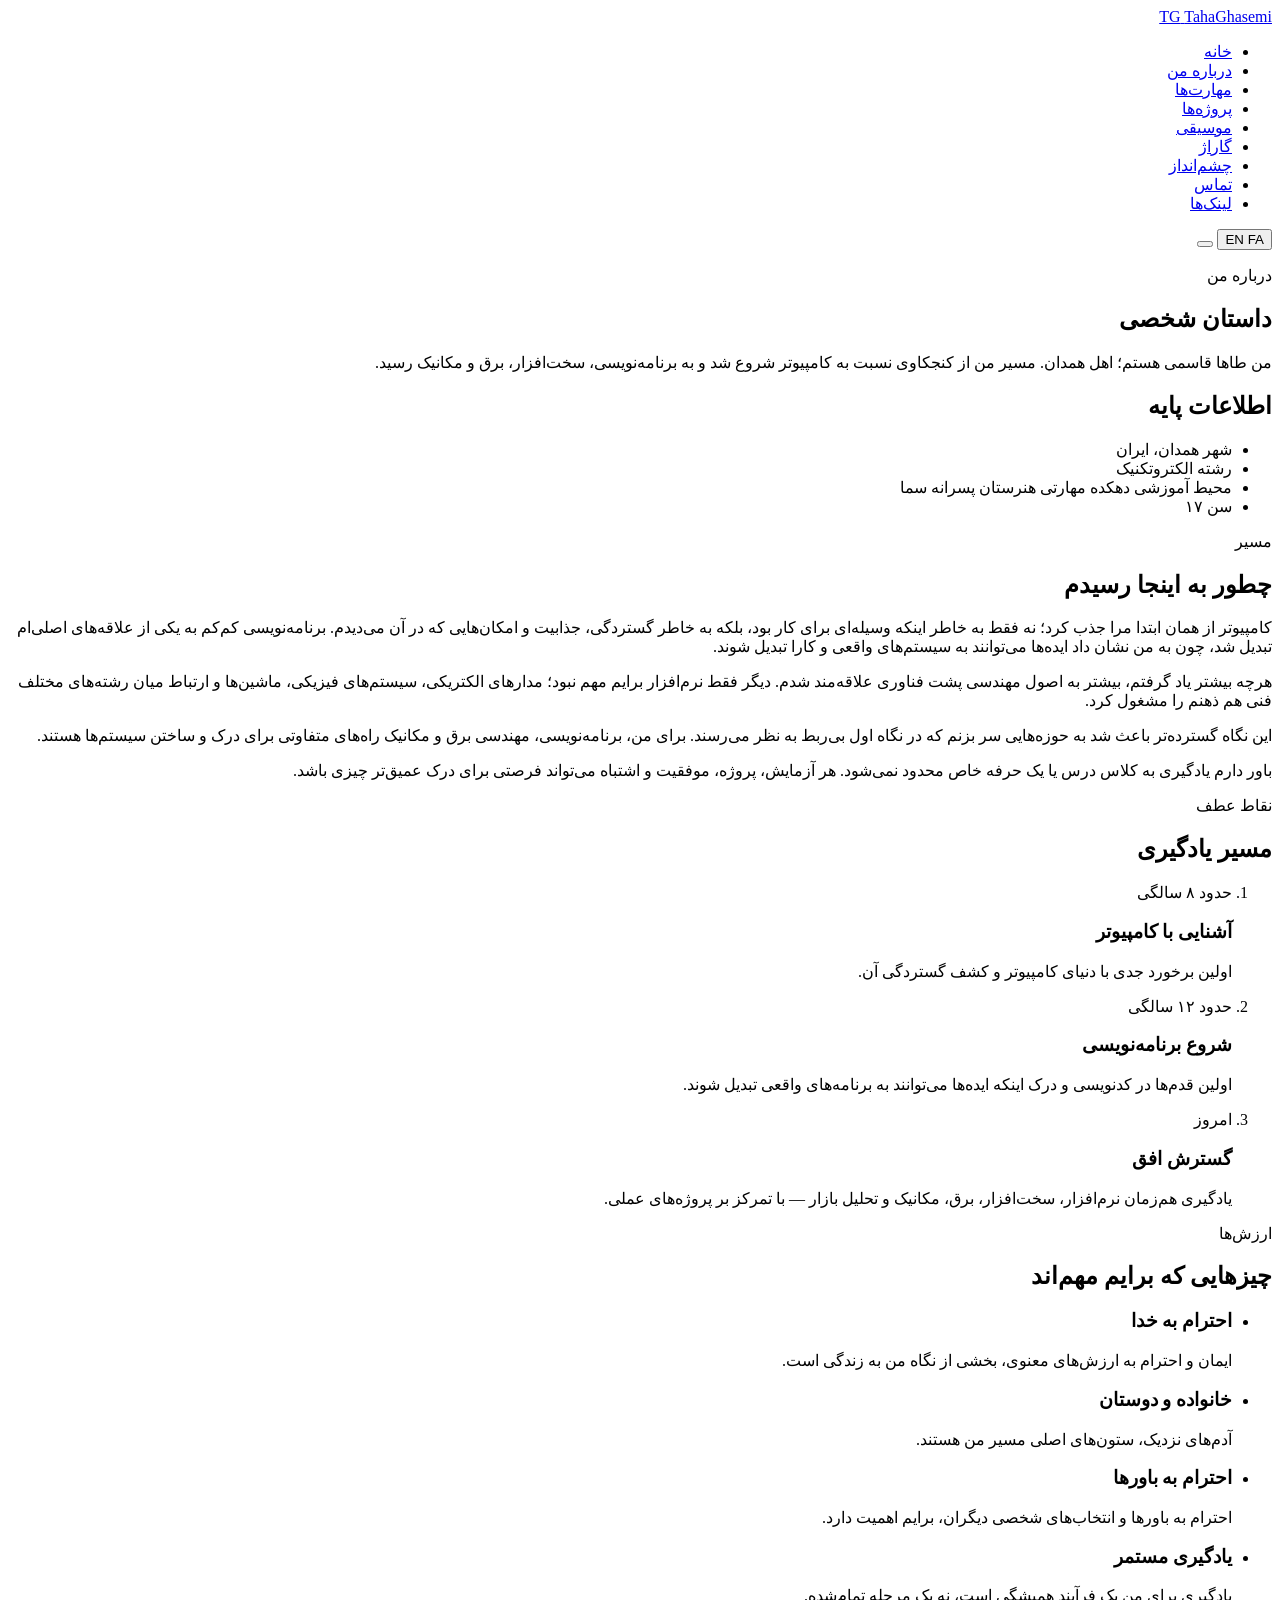
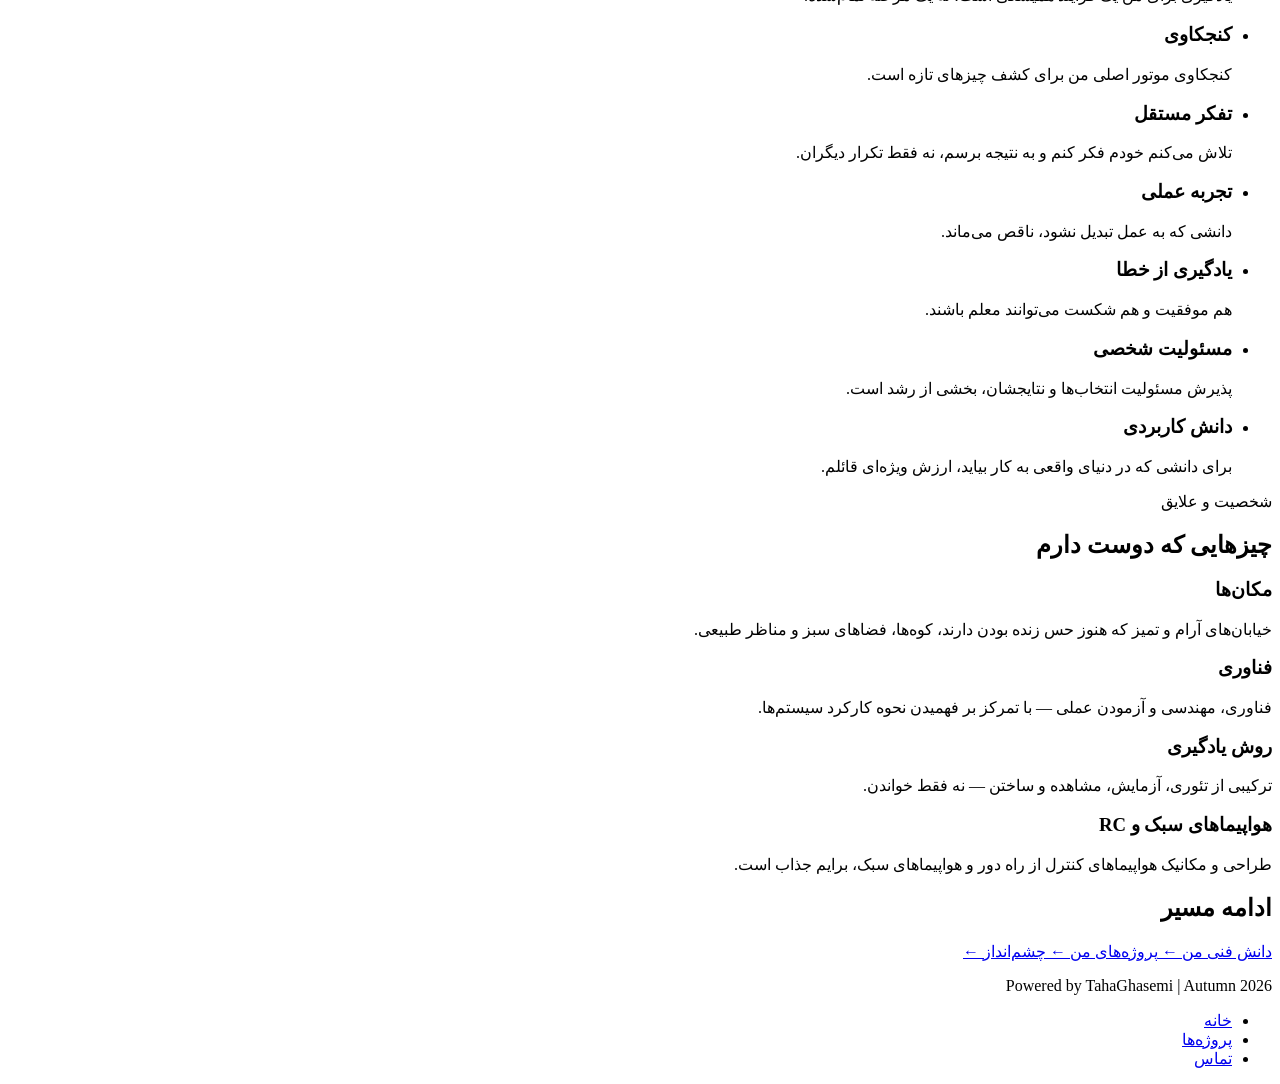
==== about.html @ 22546bbd "Create about.html" ====
<!DOCTYPE html>
<html lang="fa" dir="rtl">
<head>
  <meta charset="UTF-8" />
  <meta name="viewport" content="width=device-width, initial-scale=1.0" />
  <meta name="description" content="درباره طاها قاسمی — داستان شخصی، ارزش‌ها و مسیر یادگیری" />
  <title>درباره من — TahaGhasemi</title>

  <link rel="stylesheet" href="static/css/main.css" />

  <script>
    (function () {
      try {
        var lang = localStorage.getItem('tg-lang') || 'fa';
        if (lang === 'en') {
          document.documentElement.lang = 'en';
          document.documentElement.dir = 'ltr';
        }
      } catch (e) {}
    })();
  </script>
</head>
<body data-page="about">

  <!-- ===================== HEADER ===================== -->
  <header class="site-header glass">
    <a href="index.html" class="brand" aria-label="TahaGhasemi Home">
      <span class="brand-mark" aria-hidden="true">TG</span>
      <span class="brand-name">TahaGhasemi</span>
    </a>

    <nav class="main-nav" aria-label="Primary">
      <ul>
        <li><a href="index.html" data-i18n="nav.home">خانه</a></li>
        <li><a href="about.html" class="active" aria-current="page" data-i18n="nav.about">درباره من</a></li>
        <li><a href="skills.html" data-i18n="nav.skills">مهارت‌ها</a></li>
        <li><a href="projects.html" data-i18n="nav.projects">پروژه‌ها</a></li>
        <li><a href="music.html" data-i18n="nav.music">موسیقی</a></li>
        <li><a href="garage.html" data-i18n="nav.garage">گاراژ</a></li>
        <!--<li><a href="gallery.html" data-i18n="nav.gallery">گالری</a></li>-->
        <li><a href="vision.html" data-i18n="nav.vision">چشم‌انداز</a></li>
        <li><a href="contact.html" data-i18n="nav.contact">تماس</a></li>
        <li><a href="links.html" data-i18n="nav.links">لینک‌ها</a></li>
      </ul>
    </nav>

    <div class="header-actions">
      <button id="lang-toggle" class="lang-toggle" type="button" aria-label="Switch language">
        <span data-lang-label="fa">EN</span>
        <span data-lang-label="en">FA</span>
      </button>
      <button id="menu-toggle" class="menu-toggle" type="button" aria-label="Open menu" aria-expanded="false">
        <span></span><span></span><span></span>
      </button>
    </div>
  </header>

  <main>

    <!-- ===================== PAGE HEAD ===================== -->
    <section class="page-head">
      <div class="page-head-inner">
        <p class="eyebrow" data-i18n="about.eyebrow">درباره من</p>
        <h1 class="page-title" data-i18n="about.title">داستان شخصی</h1>
        <p class="page-lead" data-i18n="about.lead">
          من طاها قاسمی هستم؛ اهل همدان. مسیر من از کنجکاوی نسبت به کامپیوتر شروع شد و به برنامه‌نویسی، سخت‌افزار، برق و مکانیک رسید.
        </p>
      </div>
    </section>

    <!-- ===================== BACKGROUND FACTS ===================== -->
    <section class="section about-facts-section" aria-labelledby="facts-title">
      <h2 id="facts-title" class="sr-only" data-i18n="about.facts.title">اطلاعات پایه</h2>
      <ul class="facts-grid">
        <li class="glass fact-card">
          <span class="fact-label" data-i18n="about.facts.location.label">شهر</span>
          <span class="fact-value" data-i18n="about.facts.location.value">همدان، ایران</span>
        </li>
        <li class="glass fact-card">
          <span class="fact-label" data-i18n="about.facts.field.label">رشته</span>
          <span class="fact-value" data-i18n="about.facts.field.value">الکتروتکنیک</span>
        </li>
        <li class="glass fact-card">
          <span class="fact-label" data-i18n="about.facts.school.label">محیط آموزشی</span>
          <span class="fact-value" data-i18n="about.facts.school.value">دهکده مهارتی هنرستان پسرانه سما</span>
        </li>
        <li class="glass fact-card">
          <span class="fact-label" data-i18n="about.facts.age.label">سن</span>
          <span class="fact-value" data-i18n="about.facts.age.value">۱۷</span>
        </li>
      </ul>
    </section>

    <!-- ===================== PERSONAL STORY ===================== -->
    <section class="section about-story-section" aria-labelledby="story-title">
      <div class="section-head">
        <p class="eyebrow" data-i18n="about.story.eyebrow">مسیر</p>
        <h2 id="story-title" data-i18n="about.story.title">چطور به اینجا رسیدم</h2>
      </div>

      <div class="story-body">
        <p data-i18n="about.story.p1">
          کامپیوتر از همان ابتدا مرا جذب کرد؛ نه فقط به خاطر اینکه وسیله‌ای برای کار بود، بلکه به خاطر گستردگی، جذابیت و امکان‌هایی که در آن می‌دیدم. برنامه‌نویسی کم‌کم به یکی از علاقه‌های اصلی‌ام تبدیل شد، چون به من نشان داد ایده‌ها می‌توانند به سیستم‌های واقعی و کارا تبدیل شوند.
        </p>

        <p data-i18n="about.story.p2">
          هرچه بیشتر یاد گرفتم، بیشتر به اصول مهندسی پشت فناوری علاقه‌مند شدم. دیگر فقط نرم‌افزار برایم مهم نبود؛ مدارهای الکتریکی، سیستم‌های فیزیکی، ماشین‌ها و ارتباط میان رشته‌های مختلف فنی هم ذهنم را مشغول کرد.
        </p>

        <p data-i18n="about.story.p3">
          این نگاه گسترده‌تر باعث شد به حوزه‌هایی سر بزنم که در نگاه اول بی‌ربط به نظر می‌رسند. برای من، برنامه‌نویسی، مهندسی برق و مکانیک راه‌های متفاوتی برای درک و ساختن سیستم‌ها هستند.
        </p>

        <p data-i18n="about.story.p4">
          باور دارم یادگیری به کلاس درس یا یک حرفه خاص محدود نمی‌شود. هر آزمایش، پروژه، موفقیت و اشتباه می‌تواند فرصتی برای درک عمیق‌تر چیزی باشد.
        </p>
      </div>
    </section>

    <!-- ===================== TIMELINE ===================== -->
    <section class="section about-timeline-section" aria-labelledby="timeline-title">
      <div class="section-head">
        <p class="eyebrow" data-i18n="about.timeline.eyebrow">نقاط عطف</p>
        <h2 id="timeline-title" data-i18n="about.timeline.title">مسیر یادگیری</h2>
      </div>

      <ol class="timeline">
        <li class="timeline-item reveal">
          <span class="timeline-dot" aria-hidden="true"></span>
          <div class="glass timeline-card">
            <p class="timeline-age" data-i18n="about.timeline.age8.label">حدود ۸ سالگی</p>
            <h3 data-i18n="about.timeline.age8.title">آشنایی با کامپیوتر</h3>
            <p data-i18n="about.timeline.age8.text">
              اولین برخورد جدی با دنیای کامپیوتر و کشف گستردگی آن.
            </p>
          </div>
        </li>

        <li class="timeline-item reveal">
          <span class="timeline-dot" aria-hidden="true"></span>
          <div class="glass timeline-card">
            <p class="timeline-age" data-i18n="about.timeline.age12.label">حدود ۱۲ سالگی</p>
            <h3 data-i18n="about.timeline.age12.title">شروع برنامه‌نویسی</h3>
            <p data-i18n="about.timeline.age12.text">
              اولین قدم‌ها در کدنویسی و درک اینکه ایده‌ها می‌توانند به برنامه‌های واقعی تبدیل شوند.
            </p>
          </div>
        </li>

        <li class="timeline-item reveal">
          <span class="timeline-dot" aria-hidden="true"></span>
          <div class="glass timeline-card">
            <p class="timeline-age" data-i18n="about.timeline.now.label">امروز</p>
            <h3 data-i18n="about.timeline.now.title">گسترش افق</h3>
            <p data-i18n="about.timeline.now.text">
              یادگیری هم‌زمان نرم‌افزار، سخت‌افزار، برق، مکانیک و تحلیل بازار — با تمرکز بر پروژه‌های عملی.
            </p>
          </div>
        </li>
      </ol>
    </section>

    <!-- ===================== VALUES ===================== -->
    <section class="section about-values-section" aria-labelledby="values-title">
      <div class="section-head">
        <p class="eyebrow" data-i18n="about.values.eyebrow">ارزش‌ها</p>
        <h2 id="values-title" data-i18n="about.values.title">چیزهایی که برایم مهم‌اند</h2>
      </div>

      <ul class="values-grid">
        <li class="glass value-card reveal">
          <h3 data-i18n="about.values.god.title">احترام به خدا</h3>
          <p data-i18n="about.values.god.text">
            ایمان و احترام به ارزش‌های معنوی، بخشی از نگاه من به زندگی است.
          </p>
        </li>
        <li class="glass value-card reveal">
          <h3 data-i18n="about.values.family.title">خانواده و دوستان</h3>
          <p data-i18n="about.values.family.text">
            آدم‌های نزدیک، ستون‌های اصلی مسیر من هستند.
          </p>
        </li>
        <li class="glass value-card reveal">
          <h3 data-i18n="about.values.beliefs.title">احترام به باورها</h3>
          <p data-i18n="about.values.beliefs.text">
            احترام به باورها و انتخاب‌های شخصی دیگران، برایم اهمیت دارد.
          </p>
        </li>
        <li class="glass value-card reveal">
          <h3 data-i18n="about.values.learning.title">یادگیری مستمر</h3>
          <p data-i18n="about.values.learning.text">
            یادگیری برای من یک فرآیند همیشگی است، نه یک مرحله تمام‌شده.
          </p>
        </li>
        <li class="glass value-card reveal">
          <h3 data-i18n="about.values.curiosity.title">کنجکاوی</h3>
          <p data-i18n="about.values.curiosity.text">
            کنجکاوی موتور اصلی من برای کشف چیزهای تازه است.
          </p>
        </li>
        <li class="glass value-card reveal">
          <h3 data-i18n="about.values.independence.title">تفکر مستقل</h3>
          <p data-i18n="about.values.independence.text">
            تلاش می‌کنم خودم فکر کنم و به نتیجه برسم، نه فقط تکرار دیگران.
          </p>
        </li>
        <li class="glass value-card reveal">
          <h3 data-i18n="about.values.practice.title">تجربه عملی</h3>
          <p data-i18n="about.values.practice.text">
            دانشی که به عمل تبدیل نشود، ناقص می‌ماند.
          </p>
        </li>
        <li class="glass value-card reveal">
          <h3 data-i18n="about.values.failure.title">یادگیری از خطا</h3>
          <p data-i18n="about.values.failure.text">
            هم موفقیت و هم شکست می‌توانند معلم باشند.
          </p>
        </li>
        <li class="glass value-card reveal">
          <h3 data-i18n="about.values.responsibility.title">مسئولیت شخصی</h3>
          <p data-i18n="about.values.responsibility.text">
            پذیرش مسئولیت انتخاب‌ها و نتایجشان، بخشی از رشد است.
          </p>
        </li>
        <li class="glass value-card reveal">
          <h3 data-i18n="about.values.useful.title">دانش کاربردی</h3>
          <p data-i18n="about.values.useful.text">
            برای دانشی که در دنیای واقعی به کار بیاید، ارزش ویژه‌ای قائلم.
          </p>
        </li>
      </ul>
    </section>

    <!-- ===================== PERSONALITY & INTERESTS ===================== -->
    <section class="section about-personality-section" aria-labelledby="personality-title">
      <div class="section-head">
        <p class="eyebrow" data-i18n="about.personality.eyebrow">شخصیت و علایق</p>
        <h2 id="personality-title" data-i18n="about.personality.title">چیزهایی که دوست دارم</h2>
      </div>

      <div class="personality-grid">
        <article class="glass personality-card reveal">
          <h3 data-i18n="about.personality.places.title">مکان‌ها</h3>
          <p data-i18n="about.personality.places.text">
            خیابان‌های آرام و تمیز که هنوز حس زنده بودن دارند، کوه‌ها، فضاهای سبز و مناظر طبیعی.
          </p>
        </article>

        <article class="glass personality-card reveal">
          <h3 data-i18n="about.personality.tech.title">فناوری</h3>
          <p data-i18n="about.personality.tech.text">
            فناوری، مهندسی و آزمودن عملی — با تمرکز بر فهمیدن نحوه کارکرد سیستم‌ها.
          </p>
        </article>

        <article class="glass personality-card reveal">
          <h3 data-i18n="about.personality.method.title">روش یادگیری</h3>
          <p data-i18n="about.personality.method.text">
            ترکیبی از تئوری، آزمایش، مشاهده و ساختن — نه فقط خواندن.
          </p>
        </article>

        <article class="glass personality-card reveal">
          <h3 data-i18n="about.personality.aircraft.title">هواپیماهای سبک و RC</h3>
          <p data-i18n="about.personality.aircraft.text">
            طراحی و مکانیک هواپیماهای کنترل از راه دور و هواپیماهای سبک، برایم جذاب است.
          </p>
        </article>
      </div>
    </section>

    <!-- ===================== TRANSITION ===================== -->
    <section class="section section-next" aria-labelledby="about-next-title">
      <h2 id="about-next-title" data-i18n="about.next.title">ادامه مسیر</h2>
      <div class="next-links">
        <a href="skills.html" class="next-link">
          <span class="next-label" data-i18n="about.next.skills">دانش فنی من</span>
          <span class="next-arrow" aria-hidden="true">←</span>
        </a>
        <a href="projects.html" class="next-link">
          <span class="next-label" data-i18n="about.next.projects">پروژه‌های من</span>
          <span class="next-arrow" aria-hidden="true">←</span>
        </a>
        <a href="vision.html" class="next-link">
          <span class="next-label" data-i18n="about.next.vision">چشم‌انداز</span>
          <span class="next-arrow" aria-hidden="true">←</span>
        </a>
      </div>
    </section>

  </main>

  <!-- ===================== FOOTER ===================== -->
  <footer class="site-footer">
    <div class="footer-inner">
      <p class="footer-brand">Powered by TahaGhasemi | Autumn 2026</p>
      <nav aria-label="Footer">
        <ul class="footer-links">
          <li><a href="index.html" data-i18n="nav.home">خانه</a></li>
          <li><a href="projects.html" data-i18n="nav.projects">پروژه‌ها</a></li>
          <li><a href="contact.html" data-i18n="nav.contact">تماس</a></li>
        </ul>
      </nav>
    </div>
  </footer>

  <script src="static/js/translations/about.js" defer></script>
  <script src="static/js/i18n.js" defer></script>
  <script src="static/js/main.js" defer></script>
</body>
</html>
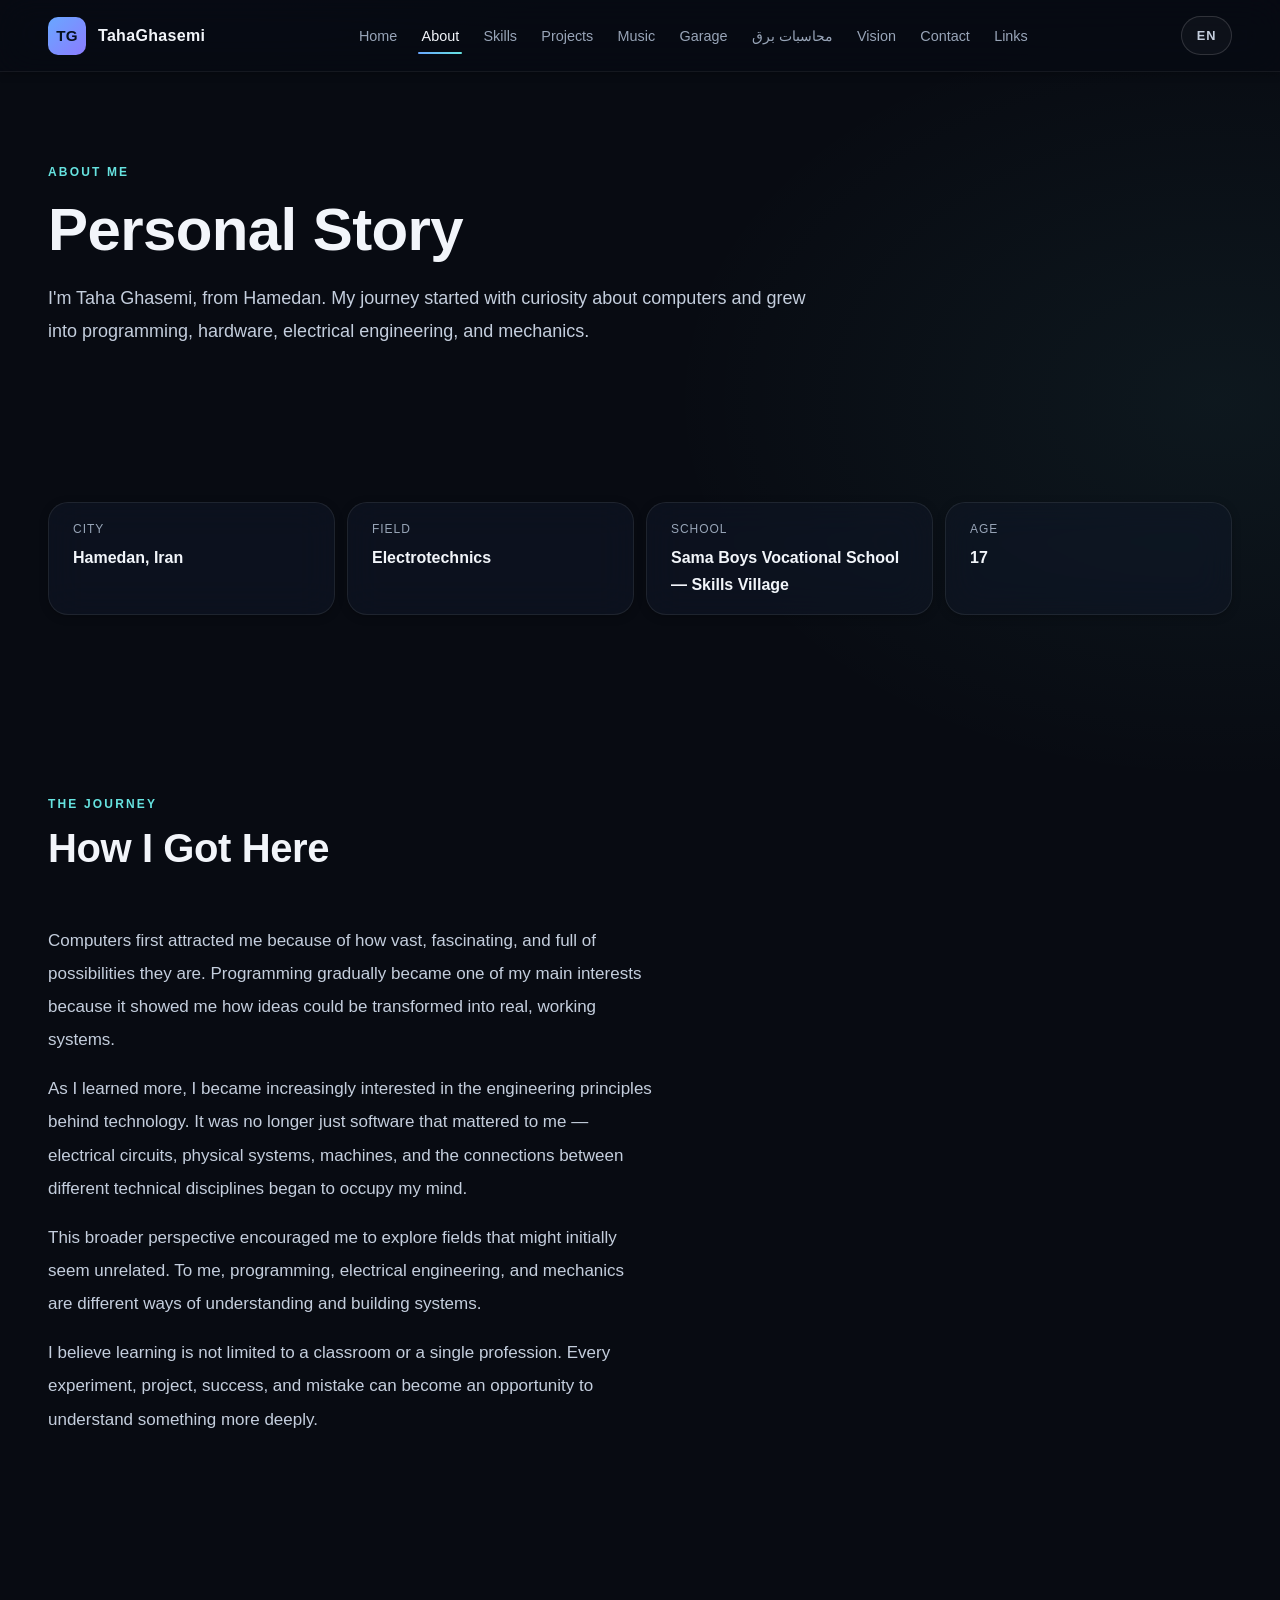
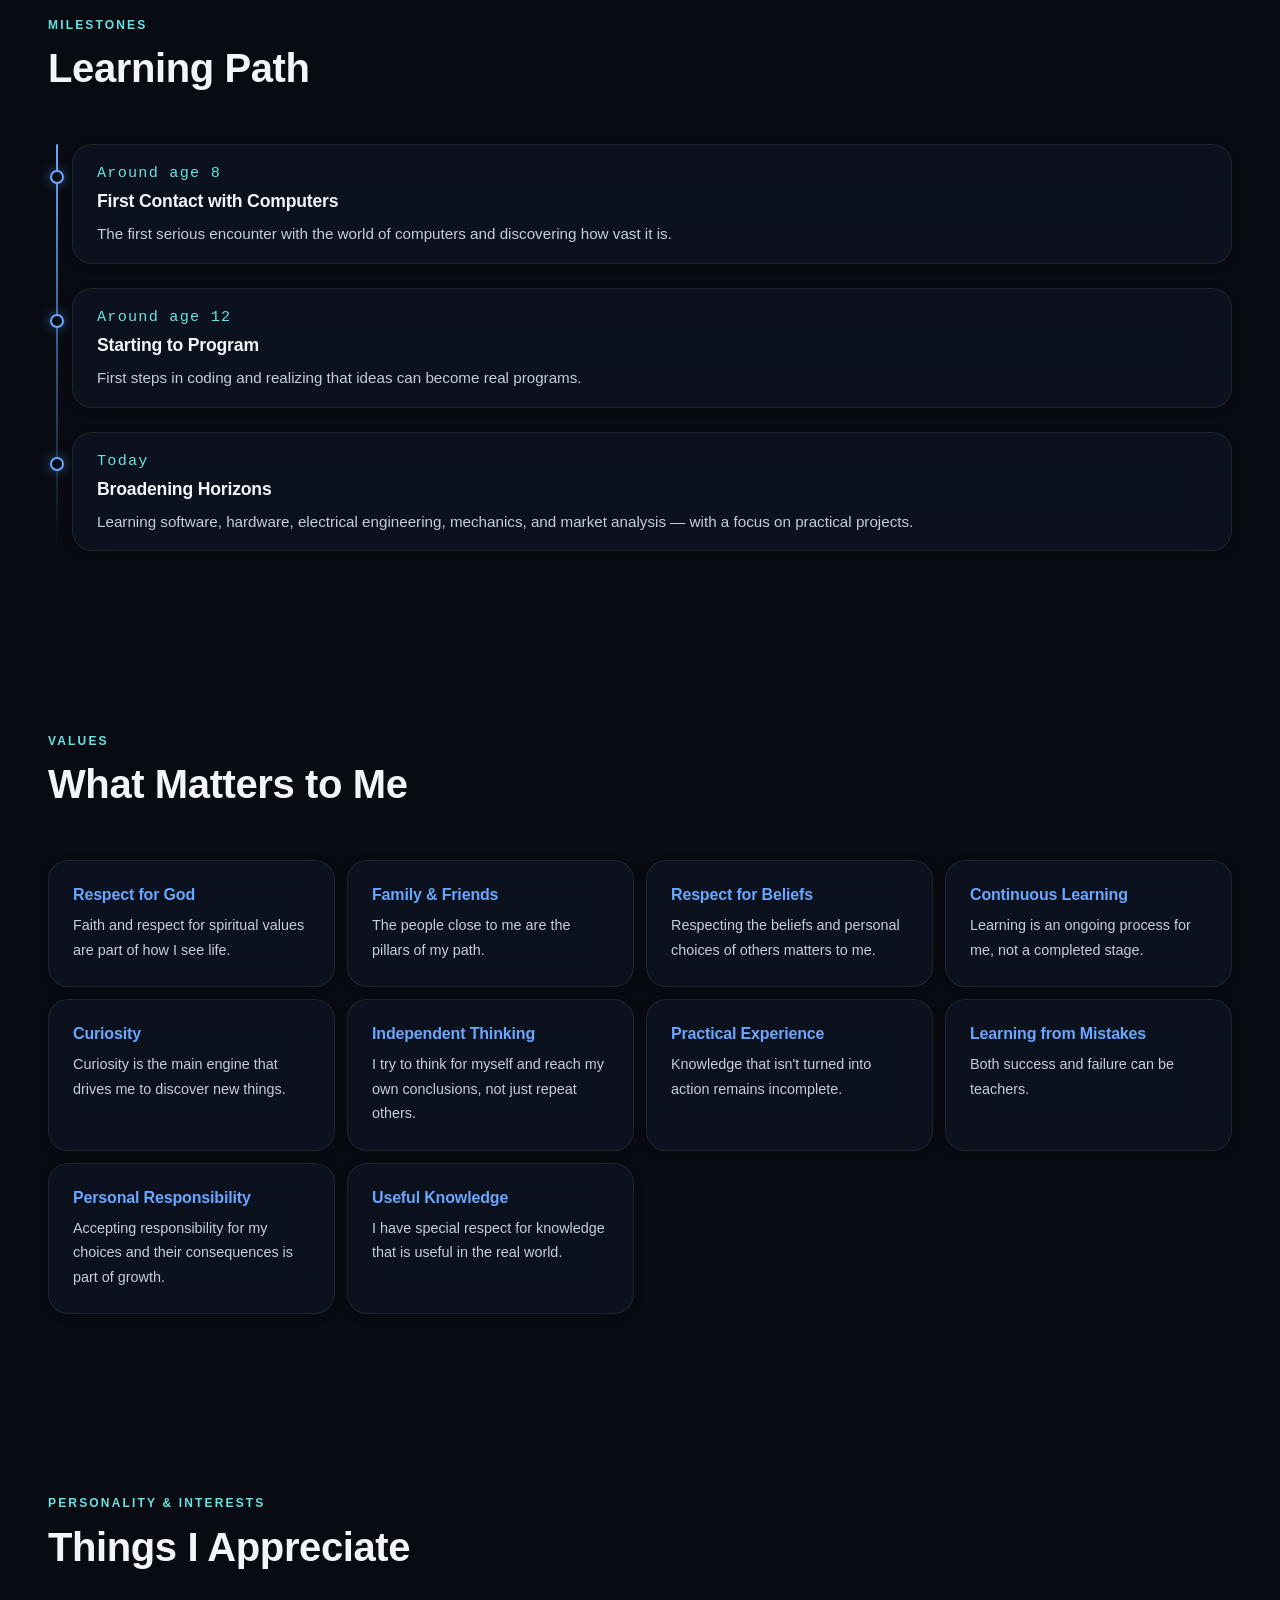
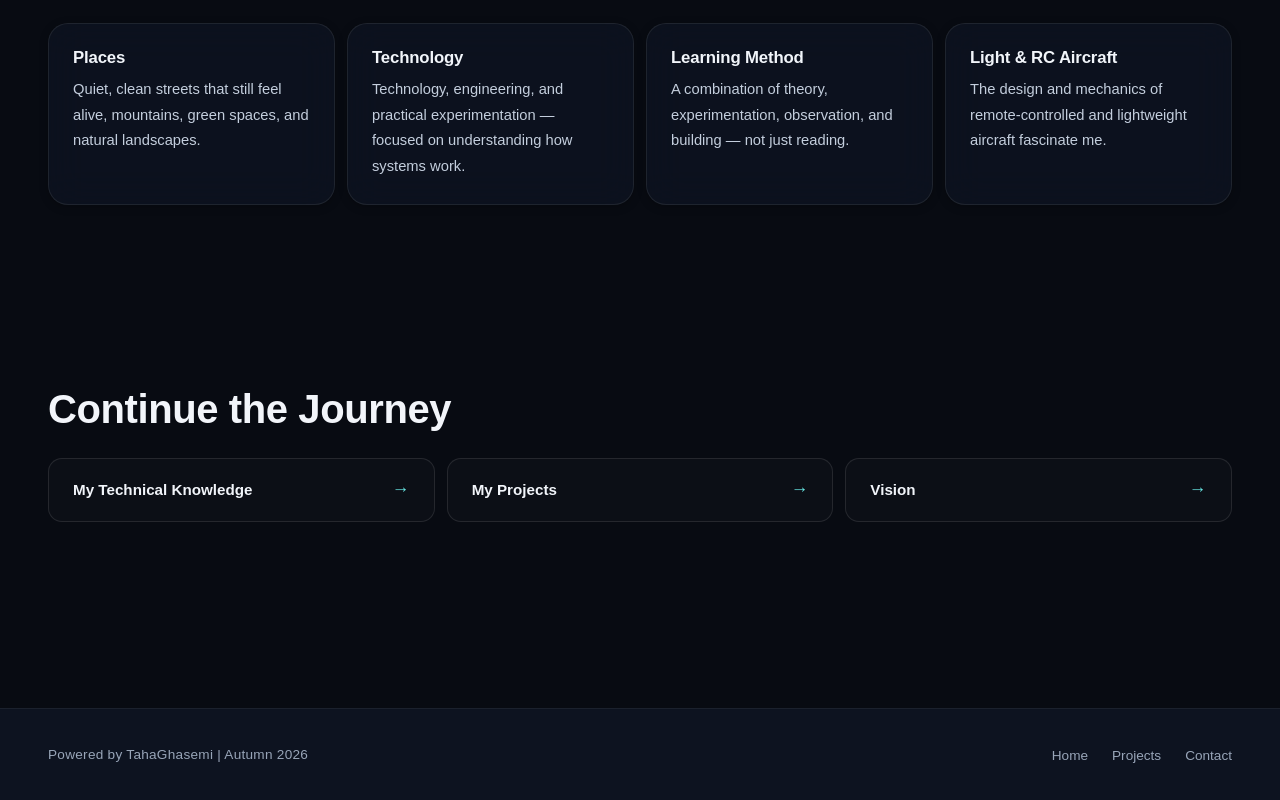
==== commit 992df9c1: "Update about.html" ====
--- a/about.html
+++ b/about.html
@@ -37,6 +37,7 @@
         <li><a href="projects.html" data-i18n="nav.projects">پروژه‌ها</a></li>
         <li><a href="music.html" data-i18n="nav.music">موسیقی</a></li>
         <li><a href="garage.html" data-i18n="nav.garage">گاراژ</a></li>
+        <li><a href="https://tahaghasemi-official.github.io/cel" data-i18n="nav.calculator">محاسبات برق</a></li>
         <!--<li><a href="gallery.html" data-i18n="nav.gallery">گالری</a></li>-->
         <li><a href="vision.html" data-i18n="nav.vision">چشم‌انداز</a></li>
         <li><a href="contact.html" data-i18n="nav.contact">تماس</a></li>
@@ -308,4 +309,4 @@
   <script src="static/js/i18n.js" defer></script>
   <script src="static/js/main.js" defer></script>
 </body>
-</html>+</html>
--- a/static/css/main.css
+++ b/static/css/main.css
@@ -0,0 +1,3065 @@
+/* =========================================================
+   TahaGhasemi — Design System
+   static/css/main.css
+   ========================================================= */
+
+/* ---------- 1. Design Tokens ---------- */
+:root {
+  /* Colors */
+  --bg-primary: #080B12;
+  --bg-secondary: #0D1320;
+  --bg-elevated: #111827;
+
+  --glass-bg: rgba(17, 24, 39, 0.55);
+  --glass-bg-strong: rgba(13, 19, 32, 0.75);
+  --glass-border: rgba(255, 255, 255, 0.08);
+  --glass-border-strong: rgba(255, 255, 255, 0.14);
+
+  --accent-primary: #69A7FF;
+  --accent-secondary: #66E3E0;
+  --accent-violet: #8B7CFF;
+
+  --text-primary: #F2F5FA;
+  --text-secondary: #C4CEDD;
+  --text-muted: #98A5B8;
+  --text-faint: #5F6B7E;
+
+  --border-subtle: rgba(255, 255, 255, 0.06);
+  --border-default: rgba(255, 255, 255, 0.10);
+
+  /* Typography */
+  --font-fa: "Vazirmatn", "IRANSans", "Segoe UI", Tahoma, sans-serif;
+  --font-en: "Inter", "SF Pro Display", -apple-system, BlinkMacSystemFont, "Segoe UI", sans-serif;
+  --font-mono: "JetBrains Mono", "Fira Code", "SF Mono", Consolas, monospace;
+
+  /* Spacing scale */
+  --space-1: 0.25rem;
+  --space-2: 0.5rem;
+  --space-3: 0.75rem;
+  --space-4: 1rem;
+  --space-5: 1.5rem;
+  --space-6: 2rem;
+  --space-7: 3rem;
+  --space-8: 4rem;
+  --space-9: 6rem;
+  --space-10: 8rem;
+
+  /* Radii */
+  --radius-sm: 8px;
+  --radius-md: 14px;
+  --radius-lg: 20px;
+  --radius-xl: 28px;
+  --radius-pill: 999px;
+
+  /* Shadows */
+  --shadow-sm: 0 2px 8px rgba(0, 0, 0, 0.25);
+  --shadow-md: 0 8px 24px rgba(0, 0, 0, 0.35);
+  --shadow-lg: 0 20px 60px rgba(0, 0, 0, 0.45);
+  --shadow-glow: 0 0 40px rgba(105, 167, 255, 0.15);
+
+  /* Motion */
+  --ease-out: cubic-bezier(0.16, 1, 0.3, 1);
+  --ease-in-out: cubic-bezier(0.65, 0, 0.35, 1);
+  --dur-fast: 180ms;
+  --dur-base: 320ms;
+  --dur-slow: 600ms;
+
+  /* Layout */
+  --container-max: 1280px;
+  --container-pad: clamp(1rem, 4vw, 3rem);
+  --header-h: 72px;
+}
+
+/* ---------- 2. Reset & Base ---------- */
+*,
+*::before,
+*::after {
+  box-sizing: border-box;
+  margin: 0;
+  padding: 0;
+}
+
+html {
+  scroll-behavior: smooth;
+  -webkit-text-size-adjust: 100%;
+}
+
+body {
+  min-height: 100vh;
+  background:
+    radial-gradient(1200px 800px at 15% -10%, rgba(105, 167, 255, 0.08), transparent 60%),
+    radial-gradient(1000px 700px at 95% 10%, rgba(102, 227, 224, 0.06), transparent 55%),
+    var(--bg-primary);
+  color: var(--text-primary);
+  font-family: var(--font-fa);
+  font-size: 16px;
+  line-height: 1.7;
+  -webkit-font-smoothing: antialiased;
+  -moz-osx-font-smoothing: grayscale;
+  overflow-x: hidden;
+}
+
+html[lang="en"] body {
+  font-family: var(--font-en);
+}
+
+img,
+picture,
+svg,
+video {
+  display: block;
+  max-width: 100%;
+  height: auto;
+}
+
+a {
+  color: inherit;
+  text-decoration: none;
+}
+
+button {
+  font: inherit;
+  color: inherit;
+  background: none;
+  border: none;
+  cursor: pointer;
+}
+
+ul,
+ol {
+  list-style: none;
+}
+
+/* Focus visibility (accessibility) */
+:focus-visible {
+  outline: 2px solid var(--accent-primary);
+  outline-offset: 3px;
+  border-radius: 4px;
+}
+
+/* Selection */
+::selection {
+  background: rgba(105, 167, 255, 0.30);
+  color: var(--text-primary);
+}
+
+/* Scrollbar (subtle) */
+::-webkit-scrollbar { width: 10px; height: 10px; }
+::-webkit-scrollbar-track { background: var(--bg-primary); }
+::-webkit-scrollbar-thumb {
+  background: rgba(255, 255, 255, 0.08);
+  border-radius: var(--radius-pill);
+}
+::-webkit-scrollbar-thumb:hover { background: rgba(255, 255, 255, 0.16); }
+
+/* ---------- 3. Typography Utilities ---------- */
+.eyebrow {
+  font-size: 0.75rem;
+  font-weight: 600;
+  letter-spacing: 0.18em;
+  text-transform: uppercase;
+  color: var(--accent-secondary);
+  font-family: var(--font-en);
+}
+
+html[lang="fa"] .eyebrow {
+  font-family: var(--font-fa);
+  letter-spacing: 0.05em;
+}
+
+h1, h2, h3, h4 {
+  line-height: 1.25;
+  font-weight: 700;
+  letter-spacing: -0.01em;
+}
+
+h1 { font-size: clamp(2rem, 5vw, 3.75rem); }
+h2 { font-size: clamp(1.5rem, 3.2vw, 2.5rem); }
+h3 { font-size: clamp(1.15rem, 2vw, 1.5rem); }
+
+p { color: var(--text-secondary); }
+
+/* ---------- 4. Layout Helpers ---------- */
+.section {
+  max-width: var(--container-max);
+  margin-inline: auto;
+  padding: clamp(3rem, 7vw, 6rem) var(--container-pad);
+}
+
+.section-head {
+  margin-bottom: clamp(2rem, 4vw, 3.5rem);
+  max-width: 720px;
+}
+
+.section-head h2 {
+  margin-top: var(--space-2);
+  color: var(--text-primary);
+}
+
+/* ---------- 5. Glass Surface ---------- */
+.glass {
+  background: var(--glass-bg);
+  border: 1px solid var(--glass-border);
+  backdrop-filter: blur(18px) saturate(140%);
+  -webkit-backdrop-filter: blur(18px) saturate(140%);
+  border-radius: var(--radius-lg);
+  box-shadow: var(--shadow-sm);
+}
+
+.card {
+  padding: clamp(1.25rem, 3vw, 2rem);
+}
+
+/* ---------- 6. Buttons ---------- */
+.btn {
+  display: inline-flex;
+  align-items: center;
+  justify-content: center;
+  gap: var(--space-2);
+  padding: 0.85rem 1.6rem;
+  border-radius: var(--radius-pill);
+  font-weight: 600;
+  font-size: 0.95rem;
+  line-height: 1;
+  transition: transform var(--dur-fast) var(--ease-out),
+              background var(--dur-fast) var(--ease-out),
+              border-color var(--dur-fast) var(--ease-out),
+              box-shadow var(--dur-fast) var(--ease-out);
+  white-space: nowrap;
+}
+
+.btn-primary {
+  background: linear-gradient(135deg, var(--accent-primary), var(--accent-secondary));
+  color: #06101F;
+  box-shadow: 0 6px 24px rgba(105, 167, 255, 0.25);
+}
+
+.btn-primary:hover {
+  transform: translateY(-2px);
+  box-shadow: 0 10px 32px rgba(105, 167, 255, 0.35);
+}
+
+.btn-ghost {
+  background: rgba(255, 255, 255, 0.03);
+  border: 1px solid var(--glass-border-strong);
+  color: var(--text-primary);
+}
+
+.btn-ghost:hover {
+  background: rgba(255, 255, 255, 0.07);
+  border-color: var(--accent-primary);
+}
+
+/* ---------- 7. Header & Navigation ---------- */
+.site-header {
+  position: fixed;
+  inset-inline: 0;
+  top: 0;
+  z-index: 100;
+  display: flex;
+  align-items: center;
+  justify-content: space-between;
+  gap: var(--space-4);
+  height: var(--header-h);
+  padding-inline: var(--container-pad);
+  border-radius: 0;
+  border-inline: none;
+  border-top: none;
+  background: rgba(8, 11, 18, 0.72);
+  border-bottom: 1px solid var(--border-subtle);
+}
+
+.brand {
+  display: inline-flex;
+  align-items: center;
+  gap: var(--space-3);
+  font-weight: 700;
+  color: var(--text-primary);
+  letter-spacing: 0.02em;
+}
+
+.brand-mark {
+  display: grid;
+  place-items: center;
+  width: 38px;
+  height: 38px;
+  border-radius: 10px;
+  background: linear-gradient(135deg, var(--accent-primary), var(--accent-violet));
+  color: #06101F;
+  font-family: var(--font-en);
+  font-weight: 800;
+  font-size: 0.95rem;
+  letter-spacing: 0.02em;
+}
+
+.brand-name {
+  font-family: var(--font-en);
+  font-size: 1rem;
+}
+
+.main-nav ul {
+  display: flex;
+  align-items: center;
+  gap: clamp(0.5rem, 1.4vw, 1.4rem);
+}
+
+.main-nav a {
+  position: relative;
+  padding: 0.4rem 0.2rem;
+  font-size: 0.9rem;
+  color: var(--text-muted);
+  transition: color var(--dur-fast) var(--ease-out);
+}
+
+.main-nav a::after {
+  content: "";
+  position: absolute;
+  inset-inline: 0;
+  bottom: -4px;
+  height: 2px;
+  background: linear-gradient(90deg, var(--accent-primary), var(--accent-secondary));
+  border-radius: var(--radius-pill);
+  transform: scaleX(0);
+  transform-origin: center;
+  transition: transform var(--dur-base) var(--ease-out);
+}
+
+.main-nav a:hover,
+.main-nav a.active {
+  color: var(--text-primary);
+}
+
+.main-nav a.active::after,
+.main-nav a:hover::after {
+  transform: scaleX(1);
+}
+
+.header-actions {
+  display: flex;
+  align-items: center;
+  gap: var(--space-3);
+}
+
+.lang-toggle {
+  padding: 0.5rem 0.9rem;
+  border-radius: var(--radius-pill);
+  border: 1px solid var(--glass-border-strong);
+  background: rgba(255, 255, 255, 0.03);
+  font-family: var(--font-en);
+  font-size: 0.8rem;
+  font-weight: 600;
+  letter-spacing: 0.08em;
+  color: var(--text-secondary);
+  transition: all var(--dur-fast) var(--ease-out);
+}
+
+.lang-toggle:hover {
+  color: var(--text-primary);
+  border-color: var(--accent-primary);
+}
+
+/* زبان فعلی را در دکمه پنهان می‌کنیم */
+html[lang="fa"] .lang-toggle [data-lang-label="fa"],
+html[lang="en"] .lang-toggle [data-lang-label="en"] {
+  display: none;
+}
+
+.menu-toggle {
+  display: none;
+  width: 40px;
+  height: 40px;
+  flex-direction: column;
+  justify-content: center;
+  align-items: center;
+  gap: 5px;
+  border-radius: var(--radius-sm);
+  border: 1px solid var(--glass-border-strong);
+}
+
+.menu-toggle span {
+  display: block;
+  width: 18px;
+  height: 2px;
+  background: var(--text-primary);
+  border-radius: var(--radius-pill);
+  transition: transform var(--dur-base) var(--ease-out),
+              opacity var(--dur-base) var(--ease-out);
+}
+
+.menu-toggle[aria-expanded="true"] span:nth-child(1) {
+  transform: translateY(7px) rotate(45deg);
+}
+.menu-toggle[aria-expanded="true"] span:nth-child(2) {
+  opacity: 0;
+}
+.menu-toggle[aria-expanded="true"] span:nth-child(3) {
+  transform: translateY(-7px) rotate(-45deg);
+}
+
+/* ---------- 8. Hero ---------- */
+.hero {
+  position: relative;
+  min-height: 100vh;
+  display: flex;
+  align-items: center;
+  padding: calc(var(--header-h) + clamp(2rem, 6vw, 5rem)) var(--container-pad) clamp(2rem, 5vw, 4rem);
+  overflow: hidden;
+}
+
+.hero-bg {
+  position: absolute;
+  inset: 0;
+  z-index: 0;
+  pointer-events: none;
+}
+
+.grid-overlay {
+  position: absolute;
+  inset: 0;
+  background-image:
+    linear-gradient(rgba(255, 255, 255, 0.035) 1px, transparent 1px),
+    linear-gradient(90deg, rgba(255, 255, 255, 0.035) 1px, transparent 1px);
+  background-size: 64px 64px;
+  mask-image: radial-gradient(ellipse at center, black 30%, transparent 75%);
+  -webkit-mask-image: radial-gradient(ellipse at center, black 30%, transparent 75%);
+  opacity: 0.6;
+}
+
+.ambient-glow {
+  position: absolute;
+  inset: 0;
+  background:
+    radial-gradient(600px 400px at 80% 30%, rgba(105, 167, 255, 0.14), transparent 60%),
+    radial-gradient(500px 350px at 15% 75%, rgba(102, 227, 224, 0.10), transparent 60%);
+  filter: blur(20px);
+}
+
+.hero-inner {
+  position: relative;
+  z-index: 1;
+  width: 100%;
+  max-width: var(--container-max);
+  margin-inline: auto;
+  display: grid;
+  grid-template-columns: minmax(0, 1.35fr) minmax(0, 1fr);
+  gap: clamp(2rem, 5vw, 4rem);
+  align-items: center;
+}
+
+.hero-text {
+  max-width: 680px;
+}
+
+.hero-title {
+  margin-top: var(--space-3);
+  color: var(--text-primary);
+  line-height: 1.15;
+  letter-spacing: -0.02em;
+}
+
+.hero-lead {
+  margin-top: var(--space-5);
+  font-size: clamp(1rem, 1.6vw, 1.125rem);
+  color: var(--text-secondary);
+  line-height: 1.85;
+  max-width: 60ch;
+}
+
+.hero-actions {
+  margin-top: var(--space-6);
+  display: flex;
+  flex-wrap: wrap;
+  gap: var(--space-3);
+}
+
+.hero-portrait {
+  display: flex;
+  justify-content: center;
+}
+
+.portrait-placeholder {
+  width: min(100%, 360px);
+  aspect-ratio: 4 / 5;
+  border-radius: var(--radius-xl);
+  border: 1px dashed var(--glass-border-strong);
+  background:
+    linear-gradient(160deg, rgba(105, 167, 255, 0.06), rgba(102, 227, 224, 0.04)),
+    var(--bg-secondary);
+  display: grid;
+  place-items: center;
+  color: var(--text-faint);
+  font-size: 0.85rem;
+  text-align: center;
+  padding: var(--space-4);
+  box-shadow: var(--shadow-glow);
+}
+
+.scroll-hint {
+  position: absolute;
+  bottom: clamp(1rem, 3vw, 2rem);
+  left: 50%;
+  transform: translateX(-50%);
+  width: 26px;
+  height: 42px;
+  border: 1.5px solid var(--text-faint);
+  border-radius: var(--radius-pill);
+  display: grid;
+  place-items: start center;
+  padding-top: 8px;
+  opacity: 0.7;
+  transition: opacity var(--dur-fast) var(--ease-out);
+}
+
+.scroll-hint:hover { opacity: 1; }
+
+.scroll-hint span {
+  display: block;
+  width: 3px;
+  height: 8px;
+  border-radius: var(--radius-pill);
+  background: var(--accent-secondary);
+  animation: scrollPulse 1.8s var(--ease-in-out) infinite;
+}
+
+@keyframes scrollPulse {
+  0%, 100% { transform: translateY(0); opacity: 1; }
+  50%      { transform: translateY(12px); opacity: 0.3; }
+}
+
+/* ---------- 9. Intro Section ---------- */
+.intro-grid {
+  display: grid;
+  grid-template-columns: repeat(auto-fit, minmax(240px, 1fr));
+  gap: clamp(1rem, 2.5vw, 1.5rem);
+}
+
+.intro-card h3 {
+  color: var(--accent-primary);
+  margin-bottom: var(--space-2);
+  font-size: 1.1rem;
+}
+
+.intro-card p {
+  font-size: 0.95rem;
+}
+
+.intro-footnote {
+  margin-top: var(--space-6);
+  font-size: 0.95rem;
+  color: var(--text-muted);
+  max-width: 70ch;
+  border-inline-start: 2px solid var(--accent-secondary);
+  padding-inline-start: var(--space-4);
+}
+
+/* ---------- 10. Interests Grid ---------- */
+.interest-grid {
+  display: grid;
+  grid-template-columns: repeat(auto-fill, minmax(240px, 1fr));
+  gap: clamp(1rem, 2.5vw, 1.5rem);
+}
+
+.interest-card {
+  padding: clamp(1.25rem, 3vw, 1.75rem);
+  display: flex;
+  flex-direction: column;
+  gap: var(--space-2);
+  transition: transform var(--dur-base) var(--ease-out),
+              border-color var(--dur-base) var(--ease-out),
+              box-shadow var(--dur-base) var(--ease-out);
+}
+
+.interest-card:hover {
+  transform: translateY(-4px);
+  border-color: var(--glass-border-strong);
+  box-shadow: var(--shadow-md);
+}
+
+.interest-index {
+  font-family: var(--font-mono);
+  font-size: 0.75rem;
+  color: var(--accent-secondary);
+  letter-spacing: 0.1em;
+}
+
+.interest-card h3 {
+  font-size: 1.1rem;
+  color: var(--text-primary);
+}
+
+.interest-card p {
+  font-size: 0.9rem;
+  color: var(--text-muted);
+}
+
+/* ---------- 11. Featured Project ---------- */
+.project-card {
+  display: grid;
+  grid-template-columns: minmax(0, 1fr) minmax(0, 1.2fr);
+  gap: clamp(1.5rem, 4vw, 3rem);
+  padding: clamp(1.25rem, 3vw, 2.5rem);
+  align-items: center;
+}
+
+.project-visual {
+  border-radius: var(--radius-md);
+  overflow: hidden;
+}
+
+.project-visual-placeholder {
+  aspect-ratio: 4 / 3;
+  display: grid;
+  place-items: center;
+  background:
+    radial-gradient(circle at 30% 30%, rgba(105, 167, 255, 0.18), transparent 60%),
+    radial-gradient(circle at 70% 70%, rgba(102, 227, 224, 0.14), transparent 60%),
+    var(--bg-secondary);
+  border: 1px solid var(--glass-border);
+  border-radius: var(--radius-md);
+  font-family: var(--font-en);
+  font-size: clamp(1.75rem, 4vw, 2.75rem);
+  font-weight: 800;
+  letter-spacing: 0.08em;
+  color: var(--text-primary);
+}
+
+.project-category {
+  font-size: 0.8rem;
+  color: var(--accent-secondary);
+  letter-spacing: 0.1em;
+  text-transform: uppercase;
+  font-family: var(--font-en);
+}
+
+html[lang="fa"] .project-category {
+  font-family: var(--font-fa);
+  text-transform: none;
+  letter-spacing: 0.02em;
+}
+
+.project-name {
+  font-family: var(--font-en);
+  font-size: clamp(1.75rem, 3.5vw, 2.25rem);
+  margin-block: var(--space-2) var(--space-3);
+}
+
+.project-desc {
+  color: var(--text-secondary);
+  font-size: 0.95rem;
+  line-height: 1.8;
+}
+
+.tech-tags {
+  display: flex;
+  flex-wrap: wrap;
+  gap: var(--space-2);
+  margin-top: var(--space-4);
+}
+
+.tech-tags li {
+  padding: 0.3rem 0.7rem;
+  border-radius: var(--radius-pill);
+  background: rgba(105, 167, 255, 0.10);
+  border: 1px solid rgba(105, 167, 255, 0.22);
+  color: var(--accent-primary);
+  font-family: var(--font-mono);
+  font-size: 0.75rem;
+  letter-spacing: 0.03em;
+}
+
+.project-actions {
+  display: flex;
+  flex-wrap: wrap;
+  gap: var(--space-3);
+  margin-top: var(--space-5);
+}
+
+/* ---------- 12. Personal Statement ---------- */
+.section-statement .statement-inner {
+  padding: clamp(2rem, 5vw, 3.5rem);
+  text-align: center;
+  border-radius: var(--radius-xl);
+  background:
+    radial-gradient(circle at 50% 0%, rgba(105, 167, 255, 0.10), transparent 60%),
+    var(--glass-bg-strong);
+}
+
+.section-statement blockquote p {
+  font-size: clamp(1.25rem, 2.8vw, 1.75rem);
+  line-height: 1.55;
+  color: var(--text-primary);
+  font-weight: 600;
+  margin-top: var(--space-3);
+  max-width: 60ch;
+  margin-inline: auto;
+}
+
+.statement-foot {
+  margin-top: var(--space-5);
+  color: var(--text-muted);
+  font-size: 0.95rem;
+}
+
+/* ---------- 13. Next / Transition ---------- */
+.section-next h2 {
+  margin-bottom: var(--space-5);
+}
+
+.next-links {
+  display: grid;
+  grid-template-columns: repeat(auto-fit, minmax(220px, 1fr));
+  gap: var(--space-3);
+}
+
+.next-link {
+  display: flex;
+  justify-content: space-between;
+  align-items: center;
+  padding: var(--space-4) var(--space-5);
+  border: 1px solid var(--border-default);
+  border-radius: var(--radius-md);
+  background: rgba(255, 255, 255, 0.02);
+  color: var(--text-primary);
+  transition: all var(--dur-base) var(--ease-out);
+}
+
+.next-link:hover {
+  border-color: var(--accent-primary);
+  background: rgba(105, 167, 255, 0.06);
+  transform: translateX(-4px);
+}
+
+html[dir="ltr"] .next-link:hover {
+  transform: translateX(4px);
+}
+
+.next-label {
+  font-weight: 600;
+  font-size: 0.95rem;
+}
+
+.next-arrow {
+  color: var(--accent-secondary);
+  font-size: 1.1rem;
+}
+
+html[dir="ltr"] .next-arrow {
+  transform: scaleX(-1);
+}
+
+/* ---------- 14. Footer ---------- */
+.site-footer {
+  border-top: 1px solid var(--border-subtle);
+  background: var(--bg-secondary);
+  padding: var(--space-6) var(--container-pad);
+  margin-top: var(--space-9);
+}
+
+.footer-inner {
+  max-width: var(--container-max);
+  margin-inline: auto;
+  display: flex;
+  flex-wrap: wrap;
+  justify-content: space-between;
+  align-items: center;
+  gap: var(--space-4);
+}
+
+.footer-brand {
+  font-family: var(--font-en);
+  font-size: 0.85rem;
+  color: var(--text-muted);
+  letter-spacing: 0.02em;
+}
+
+.footer-links {
+  display: flex;
+  gap: var(--space-5);
+}
+
+.footer-links a {
+  font-size: 0.85rem;
+  color: var(--text-muted);
+  transition: color var(--dur-fast) var(--ease-out);
+}
+
+.footer-links a:hover {
+  color: var(--accent-primary);
+}
+
+/* ---------- 15. Responsive ---------- */
+@media (max-width: 1024px) {
+  .main-nav ul {
+    gap: 0.6rem;
+  }
+  .main-nav a {
+    font-size: 0.82rem;
+  }
+}
+
+@media (max-width: 860px) {
+  .main-nav {
+    position: fixed;
+    inset-inline: 0;
+    top: var(--header-h);
+    padding: var(--space-5) var(--container-pad);
+    background: rgba(8, 11, 18, 0.96);
+    border-bottom: 1px solid var(--border-subtle);
+    backdrop-filter: blur(20px);
+    -webkit-backdrop-filter: blur(20px);
+    transform: translateY(-12px);
+    opacity: 0;
+    visibility: hidden;
+    transition: opacity var(--dur-base) var(--ease-out),
+                transform var(--dur-base) var(--ease-out),
+                visibility var(--dur-base);
+  }
+
+  .main-nav.is-open {
+    opacity: 1;
+    visibility: visible;
+    transform: translateY(0);
+  }
+
+  .main-nav ul {
+    flex-direction: column;
+    align-items: stretch;
+    gap: var(--space-2);
+  }
+
+  .main-nav a {
+    display: block;
+    padding: var(--space-3) var(--space-2);
+    font-size: 1rem;
+    border-bottom: 1px solid var(--border-subtle);
+  }
+
+  .main-nav a::after {
+    display: none;
+  }
+
+  .menu-toggle {
+    display: flex;
+  }
+
+  .brand-name {
+    display: none;
+  }
+
+  .hero-inner {
+    grid-template-columns: 1fr;
+    text-align: start;
+  }
+
+  .hero-portrait {
+    order: -1;
+    margin-bottom: var(--space-5);
+  }
+
+  .portrait-placeholder {
+    width: min(100%, 260px);
+    aspect-ratio: 1 / 1;
+  }
+
+  .project-card {
+    grid-template-columns: 1fr;
+  }
+
+  .footer-inner {
+    flex-direction: column;
+    text-align: center;
+  }
+}
+
+@media (max-width: 480px) {
+  :root {
+    --header-h: 64px;
+  }
+
+  .hero-actions {
+    width: 100%;
+  }
+
+  .hero-actions .btn {
+    flex: 1 1 100%;
+  }
+
+  .brand-mark {
+    width: 34px;
+    height: 34px;
+    font-size: 0.85rem;
+  }
+
+  .footer-links {
+    flex-wrap: wrap;
+    justify-content: center;
+  }
+}
+
+/* ---------- 16. Reduced Motion ---------- */
+@media (prefers-reduced-motion: reduce) {
+  *,
+  *::before,
+  *::after {
+    animation-duration: 0.01ms !important;
+    animation-iteration-count: 1 !important;
+    transition-duration: 0.01ms !important;
+    scroll-behavior: auto !important;
+  }
+
+  .scroll-hint span {
+    animation: none;
+  }
+}
+.site-header.is-scrolled {
+  background: rgba(8, 11, 18, 0.92);
+  border-bottom-color: rgba(255, 255, 255, 0.10);
+  box-shadow: 0 4px 20px rgba(0, 0, 0, 0.35);
+}
+.reveal {
+  opacity: 0;
+  transform: translateY(16px);
+  transition: opacity var(--dur-slow) var(--ease-out),
+              transform var(--dur-slow) var(--ease-out);
+}
+
+.reveal.is-visible {
+  opacity: 1;
+  transform: translateY(0);
+}
+
+@media (prefers-reduced-motion: reduce) {
+  .reveal { opacity: 1; transform: none; }
+}
+/* =========================================================
+   Page Head (shared by inner pages)
+   ========================================================= */
+.page-head {
+  padding: calc(var(--header-h) + clamp(3rem, 7vw, 6rem)) var(--container-pad) clamp(2rem, 5vw, 4rem);
+  max-width: var(--container-max);
+  margin-inline: auto;
+}
+
+.page-head-inner {
+  max-width: 760px;
+}
+
+.page-title {
+  margin-top: var(--space-3);
+  color: var(--text-primary);
+  line-height: 1.2;
+}
+
+.page-lead {
+  margin-top: var(--space-4);
+  font-size: clamp(1rem, 1.5vw, 1.125rem);
+  color: var(--text-secondary);
+  line-height: 1.85;
+}
+
+/* Screen-reader only */
+.sr-only {
+  position: absolute;
+  width: 1px;
+  height: 1px;
+  padding: 0;
+  margin: -1px;
+  overflow: hidden;
+  clip: rect(0, 0, 0, 0);
+  white-space: nowrap;
+  border: 0;
+}
+
+/* =========================================================
+   About — Facts
+   ========================================================= */
+.facts-grid {
+  display: grid;
+  grid-template-columns: repeat(auto-fit, minmax(180px, 1fr));
+  gap: var(--space-3);
+}
+
+.fact-card {
+  padding: var(--space-4) var(--space-5);
+  display: flex;
+  flex-direction: column;
+  gap: var(--space-1);
+}
+
+.fact-label {
+  font-size: 0.75rem;
+  color: var(--text-muted);
+  letter-spacing: 0.08em;
+  text-transform: uppercase;
+  font-family: var(--font-en);
+}
+
+html[lang="fa"] .fact-label {
+  font-family: var(--font-fa);
+  letter-spacing: 0.02em;
+  text-transform: none;
+}
+
+.fact-value {
+  font-size: 1rem;
+  font-weight: 600;
+  color: var(--text-primary);
+}
+
+/* =========================================================
+   About — Story
+   ========================================================= */
+.story-body {
+  max-width: 68ch;
+  display: flex;
+  flex-direction: column;
+  gap: var(--space-4);
+}
+
+.story-body p {
+  font-size: clamp(1rem, 1.4vw, 1.0625rem);
+  line-height: 1.95;
+  color: var(--text-secondary);
+}
+
+/* =========================================================
+   About — Timeline
+   ========================================================= */
+.timeline {
+  position: relative;
+  display: flex;
+  flex-direction: column;
+  gap: var(--space-5);
+  padding-inline-start: var(--space-5);
+}
+
+.timeline::before {
+  content: "";
+  position: absolute;
+  inset-block: 0;
+  inset-inline-start: 8px;
+  width: 2px;
+  background: linear-gradient(180deg, var(--accent-primary), transparent);
+  border-radius: var(--radius-pill);
+}
+
+.timeline-item {
+  position: relative;
+}
+
+.timeline-dot {
+  position: absolute;
+  inset-inline-start: calc(var(--space-5) * -1 + 2px);
+  top: 1.6rem;
+  width: 14px;
+  height: 14px;
+  border-radius: 50%;
+  background: var(--bg-primary);
+  border: 2px solid var(--accent-primary);
+  box-shadow: 0 0 12px rgba(105, 167, 255, 0.5);
+}
+
+.timeline-card {
+  padding: var(--space-4) var(--space-5);
+}
+
+.timeline-age {
+  font-family: var(--font-mono);
+  font-size: 0.75rem;
+  color: var(--accent-secondary);
+  letter-spacing: 0.08em;
+  margin-bottom: var(--space-1);
+}
+
+.timeline-card h3 {
+  font-size: 1.1rem;
+  color: var(--text-primary);
+  margin-bottom: var(--space-2);
+}
+
+.timeline-card p {
+  font-size: 0.95rem;
+}
+
+/* =========================================================
+   About — Values
+   ========================================================= */
+.values-grid {
+  display: grid;
+  grid-template-columns: repeat(auto-fill, minmax(240px, 1fr));
+  gap: var(--space-3);
+}
+
+.value-card {
+  padding: var(--space-5);
+}
+
+.value-card h3 {
+  font-size: 1rem;
+  color: var(--accent-primary);
+  margin-bottom: var(--space-2);
+}
+
+.value-card p {
+  font-size: 0.9rem;
+  color: var(--text-secondary);
+  line-height: 1.7;
+}
+
+/* =========================================================
+   About — Personality
+   ========================================================= */
+.personality-grid {
+  display: grid;
+  grid-template-columns: repeat(auto-fit, minmax(260px, 1fr));
+  gap: var(--space-3);
+}
+
+.personality-card {
+  padding: var(--space-5);
+}
+
+.personality-card h3 {
+  font-size: 1.05rem;
+  color: var(--text-primary);
+  margin-bottom: var(--space-2);
+}
+
+.personality-card p {
+  font-size: 0.92rem;
+  color: var(--text-secondary);
+  line-height: 1.75;
+}
+/* =========================================================
+   Skills — Legend
+   ========================================================= */
+.legend-list {
+  display: flex;
+  flex-wrap: wrap;
+  gap: var(--space-4);
+  padding: var(--space-4) var(--space-5);
+  border: 1px solid var(--border-default);
+  border-radius: var(--radius-md);
+  background: rgba(255, 255, 255, 0.02);
+}
+
+.legend-item {
+  display: inline-flex;
+  align-items: center;
+  gap: var(--space-2);
+  font-size: 0.85rem;
+  color: var(--text-muted);
+}
+
+.legend-dot {
+  width: 10px;
+  height: 10px;
+  border-radius: 50%;
+  flex-shrink: 0;
+}
+
+.legend-dot--experienced {
+  background: var(--accent-secondary);
+  box-shadow: 0 0 8px rgba(102, 227, 224, 0.5);
+}
+
+.legend-dot--familiar {
+  background: var(--accent-primary);
+  box-shadow: 0 0 8px rgba(105, 167, 255, 0.4);
+}
+
+.legend-dot--learning {
+  background: var(--accent-violet);
+  box-shadow: 0 0 8px rgba(139, 124, 255, 0.4);
+}
+
+.legend-dot--exploring {
+  background: var(--text-faint);
+}
+
+/* =========================================================
+   Skills — Blocks
+   ========================================================= */
+.skill-block {
+  border-top: 1px solid var(--border-subtle);
+}
+
+.skill-block:first-of-type {
+  border-top: none;
+}
+
+.skill-block .section-head p {
+  margin-top: var(--space-3);
+  color: var(--text-muted);
+  font-size: 0.95rem;
+  max-width: 70ch;
+}
+
+.skill-grid {
+  display: grid;
+  grid-template-columns: repeat(auto-fill, minmax(260px, 1fr));
+  gap: var(--space-3);
+}
+
+.skill-card {
+  padding: var(--space-5);
+  transition: border-color var(--dur-base) var(--ease-out),
+              transform var(--dur-base) var(--ease-out);
+}
+
+.skill-card:hover {
+  border-color: var(--glass-border-strong);
+  transform: translateY(-2px);
+}
+
+.skill-card-head {
+  display: flex;
+  align-items: center;
+  justify-content: space-between;
+  gap: var(--space-3);
+  margin-bottom: var(--space-2);
+}
+
+.skill-card-head h3 {
+  font-size: 1rem;
+  color: var(--text-primary);
+  font-weight: 600;
+}
+
+.skill-card p {
+  font-size: 0.9rem;
+  color: var(--text-secondary);
+  line-height: 1.75;
+}
+
+/* =========================================================
+   Skills — Badges
+   ========================================================= */
+.skill-badge {
+  display: inline-flex;
+  align-items: center;
+  padding: 0.25rem 0.65rem;
+  border-radius: var(--radius-pill);
+  font-size: 0.72rem;
+  font-weight: 600;
+  letter-spacing: 0.02em;
+  white-space: nowrap;
+  border: 1px solid transparent;
+}
+
+.skill-badge--experienced {
+  background: rgba(102, 227, 224, 0.10);
+  border-color: rgba(102, 227, 224, 0.30);
+  color: var(--accent-secondary);
+}
+
+.skill-badge--familiar {
+  background: rgba(105, 167, 255, 0.10);
+  border-color: rgba(105, 167, 255, 0.30);
+  color: var(--accent-primary);
+}
+
+.skill-badge--learning {
+  background: rgba(139, 124, 255, 0.10);
+  border-color: rgba(139, 124, 255, 0.30);
+  color: var(--accent-violet);
+}
+
+.skill-badge--exploring {
+  background: rgba(152, 165, 184, 0.08);
+  border-color: rgba(152, 165, 184, 0.22);
+  color: var(--text-muted);
+}
+
+/* =========================================================
+   Skills — Topics List
+   ========================================================= */
+.skill-topics {
+  display: flex;
+  flex-wrap: wrap;
+  gap: var(--space-2);
+  margin-top: var(--space-5);
+}
+
+.skill-topics li {
+  padding: 0.35rem 0.8rem;
+  border-radius: var(--radius-pill);
+  background: rgba(255, 255, 255, 0.03);
+  border: 1px solid var(--border-default);
+  color: var(--text-secondary);
+  font-size: 0.8rem;
+}
+
+/* =========================================================
+   Responsive tweaks
+   ========================================================= */
+@media (max-width: 600px) {
+  .legend-list {
+    flex-direction: column;
+    align-items: flex-start;
+    gap: var(--space-2);
+  }
+
+  .skill-card-head {
+    flex-direction: column;
+    align-items: flex-start;
+    gap: var(--space-1);
+  }
+}
+/* =========================================================
+   Projects — Featured
+   ========================================================= */
+.project-feature {
+  display: grid;
+  grid-template-columns: minmax(0, 0.9fr) minmax(0, 1.4fr);
+  gap: clamp(1.5rem, 4vw, 3rem);
+  padding: clamp(1.25rem, 3vw, 2.5rem);
+  align-items: start;
+}
+
+.project-feature-visual {
+  border-radius: var(--radius-md);
+  overflow: hidden;
+  position: sticky;
+  top: calc(var(--header-h) + 1rem);
+}
+
+.project-feature-visual-inner {
+  aspect-ratio: 4 / 5;
+  display: flex;
+  flex-direction: column;
+  align-items: center;
+  justify-content: center;
+  gap: var(--space-3);
+  background:
+    radial-gradient(circle at 30% 25%, rgba(105, 167, 255, 0.22), transparent 55%),
+    radial-gradient(circle at 70% 75%, rgba(102, 227, 224, 0.16), transparent 55%),
+    var(--bg-secondary);
+  border: 1px solid var(--glass-border);
+  border-radius: var(--radius-md);
+  padding: var(--space-5);
+}
+
+.visual-brand {
+  font-family: var(--font-en);
+  font-size: clamp(2.5rem, 6vw, 4rem);
+  font-weight: 800;
+  letter-spacing: 0.05em;
+  color: var(--text-primary);
+  line-height: 1;
+}
+
+.visual-sub {
+  font-family: var(--font-mono);
+  font-size: 0.85rem;
+  color: var(--accent-secondary);
+  letter-spacing: 0.08em;
+}
+
+.project-feature-body {
+  display: flex;
+  flex-direction: column;
+  gap: var(--space-5);
+}
+
+.project-feature-head {
+  display: flex;
+  flex-wrap: wrap;
+  align-items: center;
+  gap: var(--space-3);
+}
+
+.project-status {
+  display: inline-flex;
+  align-items: center;
+  padding: 0.28rem 0.7rem;
+  border-radius: var(--radius-pill);
+  font-size: 0.72rem;
+  font-weight: 600;
+  letter-spacing: 0.04em;
+  border: 1px solid transparent;
+  white-space: nowrap;
+}
+
+.project-status--ongoing {
+  background: rgba(139, 124, 255, 0.12);
+  border-color: rgba(139, 124, 255, 0.35);
+  color: var(--accent-violet);
+}
+
+.project-feature-body .project-category {
+  margin: 0;
+}
+
+.project-block {
+  display: flex;
+  flex-direction: column;
+  gap: var(--space-3);
+}
+
+.project-block-title {
+  font-size: 0.78rem;
+  letter-spacing: 0.12em;
+  text-transform: uppercase;
+  color: var(--accent-secondary);
+  font-family: var(--font-en);
+  font-weight: 600;
+}
+
+html[lang="fa"] .project-block-title {
+  font-family: var(--font-fa);
+  letter-spacing: 0.02em;
+  text-transform: none;
+  font-size: 0.88rem;
+}
+
+.project-features {
+  display: grid;
+  grid-template-columns: repeat(auto-fill, minmax(200px, 1fr));
+  gap: var(--space-2) var(--space-4);
+}
+
+.project-features li {
+  position: relative;
+  padding-inline-start: 1.1rem;
+  font-size: 0.92rem;
+  color: var(--text-secondary);
+  line-height: 1.6;
+}
+
+.project-features li::before {
+  content: "";
+  position: absolute;
+  inset-inline-start: 0;
+  top: 0.6rem;
+  width: 6px;
+  height: 6px;
+  border-radius: 50%;
+  background: var(--accent-primary);
+}
+
+.project-note {
+  font-size: 0.92rem;
+  color: var(--text-muted);
+  line-height: 1.8;
+  padding: var(--space-3) var(--space-4);
+  border-inline-start: 2px solid var(--accent-secondary);
+  background: rgba(255, 255, 255, 0.02);
+  border-radius: var(--radius-sm);
+}
+
+/* =========================================================
+   Projects — Future placeholder
+   ========================================================= */
+.project-placeholder-card {
+  padding: clamp(2rem, 5vw, 3rem);
+  display: flex;
+  flex-direction: column;
+  align-items: center;
+  text-align: center;
+  gap: var(--space-3);
+  border-style: dashed;
+  border-color: var(--glass-border-strong);
+}
+
+.placeholder-icon {
+  display: grid;
+  place-items: center;
+  width: 56px;
+  height: 56px;
+  border-radius: 50%;
+  background: rgba(105, 167, 255, 0.10);
+  border: 1px solid rgba(105, 167, 255, 0.25);
+  color: var(--accent-primary);
+  margin-bottom: var(--space-2);
+}
+
+.project-placeholder-card h3 {
+  font-size: 1.1rem;
+  color: var(--text-primary);
+}
+
+.project-placeholder-card p {
+  font-size: 0.92rem;
+  color: var(--text-muted);
+  max-width: 50ch;
+  line-height: 1.75;
+}
+
+/* =========================================================
+   Projects — responsive
+   ========================================================= */
+@media (max-width: 900px) {
+  .project-feature {
+    grid-template-columns: 1fr;
+  }
+
+  .project-feature-visual {
+    position: static;
+  }
+
+  .project-feature-visual-inner {
+    aspect-ratio: 16 / 9;
+  }
+}
+/* =========================================================
+   Vision — Philosophy Quotes
+   ========================================================= */
+.philosophy-stack {
+  display: flex;
+  flex-direction: column;
+  gap: var(--space-4);
+  max-width: 800px;
+}
+
+.philosophy-quote {
+  padding: clamp(1.5rem, 4vw, 2.25rem);
+  border-inline-start: 3px solid var(--accent-secondary);
+  position: relative;
+}
+
+.philosophy-quote p {
+  font-size: clamp(1rem, 1.8vw, 1.2rem);
+  line-height: 1.8;
+  color: var(--text-primary);
+  font-weight: 500;
+}
+
+.philosophy-quote p::before {
+  content: "\201C";
+  position: absolute;
+  inset-inline-start: 0.75rem;
+  top: 0.5rem;
+  font-family: Georgia, "Times New Roman", serif;
+  font-size: 2.4rem;
+  line-height: 1;
+  color: rgba(102, 227, 224, 0.35);
+  pointer-events: none;
+}
+
+/* =========================================================
+   Vision — Goals List
+   ========================================================= */
+.goal-list {
+  display: grid;
+  grid-template-columns: repeat(auto-fit, minmax(280px, 1fr));
+  gap: var(--space-3);
+}
+
+.goal-item {
+  padding: var(--space-5);
+  display: flex;
+  gap: var(--space-4);
+  align-items: flex-start;
+  transition: border-color var(--dur-base) var(--ease-out),
+              transform var(--dur-base) var(--ease-out);
+}
+
+.goal-item:hover {
+  border-color: var(--glass-border-strong);
+  transform: translateY(-2px);
+}
+
+.goal-index {
+  font-family: var(--font-mono);
+  font-size: 0.85rem;
+  color: var(--accent-secondary);
+  letter-spacing: 0.06em;
+  padding-top: 0.3rem;
+  flex-shrink: 0;
+}
+
+.goal-body h3 {
+  font-size: 1rem;
+  color: var(--text-primary);
+  margin-bottom: var(--space-2);
+}
+
+.goal-body p {
+  font-size: 0.9rem;
+  color: var(--text-secondary);
+  line-height: 1.7;
+}
+
+/* =========================================================
+   Vision — Long-term Directions
+   ========================================================= */
+.direction-grid {
+  display: grid;
+  grid-template-columns: repeat(auto-fill, minmax(240px, 1fr));
+  gap: var(--space-3);
+}
+
+.direction-card {
+  padding: var(--space-5);
+  border-inline-start: 2px solid transparent;
+  transition: border-color var(--dur-base) var(--ease-out),
+              background var(--dur-base) var(--ease-out);
+}
+
+.direction-card:hover {
+  border-inline-start-color: var(--accent-primary);
+  background: rgba(105, 167, 255, 0.04);
+}
+
+.direction-card h3 {
+  font-size: 1rem;
+  color: var(--accent-primary);
+  margin-bottom: var(--space-2);
+}
+
+.direction-card p {
+  font-size: 0.9rem;
+  color: var(--text-secondary);
+  line-height: 1.7;
+}
+
+/* =========================================================
+   Vision — Personal Note
+   ========================================================= */
+.vision-note-inner {
+  padding: clamp(2rem, 5vw, 3rem);
+  max-width: 760px;
+  margin-inline: auto;
+  text-align: center;
+  border-radius: var(--radius-xl);
+  background:
+    radial-gradient(circle at 50% 0%, rgba(139, 124, 255, 0.10), transparent 60%),
+    var(--glass-bg-strong);
+}
+
+.vision-note-text {
+  margin-top: var(--space-3);
+  font-size: clamp(1rem, 1.6vw, 1.15rem);
+  line-height: 1.85;
+  color: var(--text-secondary);
+}
+
+/* =========================================================
+   Responsive tweaks
+   ========================================================= */
+@media (max-width: 600px) {
+  .goal-item {
+    flex-direction: column;
+    gap: var(--space-2);
+  }
+}
+/* =========================================================
+   Music — Library
+   ========================================================= */
+.music-library {
+  display: grid;
+  grid-template-columns: repeat(auto-fill, minmax(300px, 1fr));
+  gap: var(--space-3);
+}
+
+.music-loading {
+  grid-column: 1 / -1;
+  padding: var(--space-6);
+  text-align: center;
+  color: var(--text-muted);
+  font-size: 0.9rem;
+}
+
+/* =========================================================
+   Music — Card
+   ========================================================= */
+.music-card {
+  padding: var(--space-5);
+  display: flex;
+  flex-direction: column;
+  gap: var(--space-3);
+  transition: border-color var(--dur-base) var(--ease-out),
+              box-shadow var(--dur-base) var(--ease-out);
+}
+
+.music-card:hover {
+  border-color: var(--glass-border-strong);
+}
+
+.music-card.is-playing {
+  border-color: rgba(105, 167, 255, 0.45);
+  box-shadow: 0 0 24px rgba(105, 167, 255, 0.15);
+}
+
+.music-card-head {
+  display: flex;
+  justify-content: space-between;
+  align-items: flex-start;
+  gap: var(--space-3);
+}
+
+.music-card-title-wrap {
+  min-width: 0;
+  flex: 1;
+}
+
+.music-card-title {
+  font-size: 1rem;
+  color: var(--text-primary);
+  font-weight: 600;
+  line-height: 1.4;
+  overflow-wrap: anywhere;
+}
+
+.music-card-creator {
+  font-size: 0.85rem;
+  color: var(--text-muted);
+  margin-top: var(--space-1);
+}
+
+.music-card-tag {
+  padding: 0.22rem 0.6rem;
+  border-radius: var(--radius-pill);
+  background: rgba(105, 167, 255, 0.10);
+  border: 1px solid rgba(105, 167, 255, 0.25);
+  color: var(--accent-primary);
+  font-family: var(--font-mono);
+  font-size: 0.7rem;
+  letter-spacing: 0.04em;
+  flex-shrink: 0;
+}
+
+.music-card-disc {
+  font-size: 0.85rem;
+  color: var(--text-secondary);
+  line-height: 1.65;
+}
+
+.music-card-controls {
+  display: flex;
+  align-items: center;
+  gap: var(--space-3);
+  margin-top: var(--space-2);
+}
+
+.music-play-btn {
+  display: grid;
+  place-items: center;
+  width: 40px;
+  height: 40px;
+  border-radius: 50%;
+  background: linear-gradient(135deg, var(--accent-primary), var(--accent-secondary));
+  color: #06101F;
+  flex-shrink: 0;
+  transition: transform var(--dur-fast) var(--ease-out),
+              box-shadow var(--dur-fast) var(--ease-out);
+}
+
+.music-play-btn:hover {
+  transform: scale(1.06);
+  box-shadow: 0 4px 16px rgba(105, 167, 255, 0.35);
+}
+
+.music-play-btn:focus-visible {
+  outline: 2px solid var(--accent-secondary);
+  outline-offset: 3px;
+}
+
+.music-progress {
+  flex: 1;
+  height: 4px;
+  border-radius: var(--radius-pill);
+  background: rgba(255, 255, 255, 0.08);
+  overflow: hidden;
+  position: relative;
+}
+
+.music-progress-fill {
+  display: block;
+  height: 100%;
+  width: 0%;
+  background: linear-gradient(90deg, var(--accent-primary), var(--accent-secondary));
+  transition: width 200ms linear;
+}
+
+.music-time {
+  font-family: var(--font-mono);
+  font-size: 0.72rem;
+  color: var(--text-muted);
+  white-space: nowrap;
+  flex-shrink: 0;
+}
+
+/* =========================================================
+   Music — Empty state
+   ========================================================= */
+.music-empty {
+  padding: clamp(2rem, 5vw, 3rem);
+  display: flex;
+  flex-direction: column;
+  align-items: center;
+  text-align: center;
+  gap: var(--space-3);
+  border-style: dashed;
+}
+
+.empty-icon {
+  display: grid;
+  place-items: center;
+  width: 60px;
+  height: 60px;
+  border-radius: 50%;
+  background: rgba(105, 167, 255, 0.10);
+  border: 1px solid rgba(105, 167, 255, 0.25);
+  color: var(--accent-primary);
+  margin-bottom: var(--space-2);
+}
+
+.music-empty h3 {
+  font-size: 1.1rem;
+  color: var(--text-primary);
+}
+
+.music-empty p {
+  font-size: 0.92rem;
+  color: var(--text-muted);
+  max-width: 46ch;
+  line-height: 1.75;
+}
+
+.music-empty code {
+  font-family: var(--font-mono);
+  font-size: 0.82em;
+  padding: 0.15em 0.4em;
+  background: rgba(255, 255, 255, 0.06);
+  border-radius: 4px;
+  color: var(--accent-secondary);
+}
+
+/* =========================================================
+   Music — responsive
+   ========================================================= */
+@media (max-width: 480px) {
+  .music-card-controls {
+    gap: var(--space-2);
+  }
+
+  .music-play-btn {
+    width: 36px;
+    height: 36px;
+  }
+
+  .music-time {
+    font-size: 0.68rem;
+  }
+}
+/* =========================================================
+   Garage — Preference card
+   ========================================================= */
+.garage-pref-card {
+  padding: clamp(1.75rem, 4vw, 2.75rem);
+  border-inline-start: 3px solid var(--accent-primary);
+  background:
+    radial-gradient(circle at 0% 0%, rgba(105, 167, 255, 0.10), transparent 60%),
+    var(--glass-bg-strong);
+}
+
+.garage-pref-card h2 {
+  margin-block: var(--space-2) var(--space-4);
+  color: var(--text-primary);
+}
+
+.garage-pref-card p {
+  font-size: 0.97rem;
+  line-height: 1.85;
+  color: var(--text-secondary);
+  max-width: 72ch;
+}
+
+.garage-pref-card p + p {
+  margin-top: var(--space-3);
+}
+
+/* =========================================================
+   Garage — Car grid
+   ========================================================= */
+.car-grid {
+  display: grid;
+  grid-template-columns: repeat(auto-fill, minmax(320px, 1fr));
+  gap: var(--space-4);
+}
+
+.car-card {
+  display: flex;
+  flex-direction: column;
+  overflow: hidden;
+  transition: transform var(--dur-base) var(--ease-out),
+              border-color var(--dur-base) var(--ease-out),
+              box-shadow var(--dur-base) var(--ease-out);
+}
+
+.car-card:hover {
+  transform: translateY(-4px);
+  border-color: var(--glass-border-strong);
+  box-shadow: var(--shadow-md);
+}
+
+.car-card--bmw {
+  border-color: rgba(105, 167, 255, 0.22);
+}
+
+.car-card--bmw:hover {
+  border-color: rgba(105, 167, 255, 0.5);
+  box-shadow: 0 12px 32px rgba(105, 167, 255, 0.18);
+}
+
+.car-visual {
+  position: relative;
+}
+
+.car-visual-placeholder {
+  aspect-ratio: 16 / 9;
+  display: flex;
+  flex-direction: column;
+  align-items: center;
+  justify-content: center;
+  gap: var(--space-2);
+  background:
+    linear-gradient(145deg, rgba(105, 167, 255, 0.08), rgba(0, 0, 0, 0.2)),
+    var(--bg-secondary);
+  border-bottom: 1px solid var(--border-subtle);
+  padding: var(--space-4);
+  text-align: center;
+}
+
+.car-card--bmw .car-visual-placeholder {
+  background:
+    radial-gradient(circle at 30% 30%, rgba(105, 167, 255, 0.22), transparent 55%),
+    radial-gradient(circle at 70% 70%, rgba(139, 124, 255, 0.14), transparent 55%),
+    var(--bg-secondary);
+}
+
+.car-card--amg .car-visual-placeholder {
+  background:
+    radial-gradient(circle at 30% 30%, rgba(152, 165, 184, 0.18), transparent 55%),
+    var(--bg-secondary);
+}
+
+.car-card--dodge .car-visual-placeholder {
+  background:
+    radial-gradient(circle at 30% 30%, rgba(139, 124, 255, 0.18), transparent 55%),
+    var(--bg-secondary);
+}
+
+.car-card--toyota .car-visual-placeholder {
+  background:
+    radial-gradient(circle at 30% 30%, rgba(102, 227, 224, 0.14), transparent 55%),
+    var(--bg-secondary);
+}
+
+.car-brandmark {
+  font-family: var(--font-en);
+  font-size: 0.78rem;
+  font-weight: 700;
+  letter-spacing: 0.14em;
+  color: var(--text-muted);
+  text-transform: uppercase;
+}
+
+.car-modelmark {
+  font-family: var(--font-en);
+  font-size: clamp(1.4rem, 2.6vw, 1.9rem);
+  font-weight: 800;
+  letter-spacing: -0.01em;
+  color: var(--text-primary);
+  line-height: 1.1;
+}
+
+.car-body {
+  padding: var(--space-5);
+  display: flex;
+  flex-direction: column;
+  gap: var(--space-3);
+}
+
+.car-head {
+  display: flex;
+  align-items: baseline;
+  justify-content: space-between;
+  gap: var(--space-3);
+  flex-wrap: wrap;
+}
+
+.car-brand {
+  font-family: var(--font-en);
+  font-size: 0.72rem;
+  font-weight: 600;
+  letter-spacing: 0.14em;
+  color: var(--accent-secondary);
+  text-transform: uppercase;
+}
+
+.car-name {
+  font-family: var(--font-en);
+  font-size: 1.25rem;
+  color: var(--text-primary);
+  font-weight: 700;
+}
+
+.car-desc {
+  font-size: 0.9rem;
+  line-height: 1.75;
+  color: var(--text-secondary);
+}
+
+.car-traits {
+  display: flex;
+  flex-wrap: wrap;
+  gap: var(--space-2);
+  margin-top: var(--space-2);
+}
+
+.car-traits li {
+  padding: 0.28rem 0.7rem;
+  border-radius: var(--radius-pill);
+  background: rgba(255, 255, 255, 0.04);
+  border: 1px solid var(--border-default);
+  font-size: 0.76rem;
+  color: var(--text-secondary);
+}
+
+.car-card--bmw .car-traits li {
+  background: rgba(105, 167, 255, 0.08);
+  border-color: rgba(105, 167, 255, 0.25);
+  color: var(--accent-primary);
+}
+
+/* =========================================================
+   Garage — Note
+   ========================================================= */
+.garage-note-inner {
+  padding: clamp(1.5rem, 4vw, 2.25rem);
+  max-width: 780px;
+  margin-inline: auto;
+  text-align: center;
+  border-radius: var(--radius-xl);
+  background:
+    radial-gradient(circle at 50% 0%, rgba(102, 227, 224, 0.08), transparent 60%),
+    var(--glass-bg-strong);
+}
+
+.garage-note-text {
+  margin-top: var(--space-3);
+  font-size: 0.95rem;
+  line-height: 1.85;
+  color: var(--text-secondary);
+}
+
+/* =========================================================
+   Garage — responsive
+   ========================================================= */
+@media (max-width: 480px) {
+  .car-grid {
+    grid-template-columns: 1fr;
+  }
+
+  .car-head {
+    flex-direction: column;
+    align-items: flex-start;
+    gap: var(--space-1);
+  }
+}
+/* =========================================================
+   Gallery — Grid
+   ========================================================= */
+.gallery-grid {
+  display: grid;
+  grid-template-columns: repeat(auto-fill, minmax(260px, 1fr));
+  gap: var(--space-3);
+}
+
+.gallery-loading {
+  grid-column: 1 / -1;
+  padding: var(--space-6);
+  text-align: center;
+  color: var(--text-muted);
+  font-size: 0.9rem;
+}
+
+.gallery-item {
+  position: relative;
+  display: block;
+  width: 100%;
+  aspect-ratio: 4 / 3;
+  overflow: hidden;
+  border-radius: var(--radius-md);
+  background: var(--bg-secondary);
+  border: 1px solid var(--border-subtle);
+  cursor: zoom-in;
+  padding: 0;
+  transition: transform var(--dur-base) var(--ease-out),
+              border-color var(--dur-base) var(--ease-out),
+              box-shadow var(--dur-base) var(--ease-out);
+}
+
+.gallery-item img {
+  width: 100%;
+  height: 100%;
+  object-fit: cover;
+  display: block;
+  transition: transform var(--dur-slow) var(--ease-out);
+}
+
+.gallery-item:hover {
+  border-color: var(--glass-border-strong);
+  box-shadow: var(--shadow-md);
+}
+
+.gallery-item:hover img {
+  transform: scale(1.04);
+}
+
+.gallery-item:focus-visible {
+  outline: 2px solid var(--accent-primary);
+  outline-offset: 3px;
+}
+
+.gallery-item-caption {
+  position: absolute;
+  inset-inline: 0;
+  bottom: 0;
+  padding: var(--space-3);
+  font-size: 0.82rem;
+  color: var(--text-primary);
+  background: linear-gradient(to top, rgba(0, 0, 0, 0.75), transparent);
+  text-align: start;
+  opacity: 0;
+  transition: opacity var(--dur-base) var(--ease-out);
+  pointer-events: none;
+}
+
+.gallery-item:hover .gallery-item-caption,
+.gallery-item:focus-visible .gallery-item-caption {
+  opacity: 1;
+}
+
+/* =========================================================
+   Gallery — Empty state
+   ========================================================= */
+.gallery-empty {
+  padding: clamp(2rem, 5vw, 3rem);
+  display: flex;
+  flex-direction: column;
+  align-items: center;
+  text-align: center;
+  gap: var(--space-3);
+  border-style: dashed;
+}
+
+.gallery-empty h3 {
+  font-size: 1.1rem;
+  color: var(--text-primary);
+}
+
+.gallery-empty p {
+  font-size: 0.92rem;
+  color: var(--text-muted);
+  max-width: 46ch;
+  line-height: 1.75;
+}
+
+.gallery-empty code {
+  font-family: var(--font-mono);
+  font-size: 0.82em;
+  padding: 0.15em 0.4em;
+  background: rgba(255, 255, 255, 0.06);
+  border-radius: 4px;
+  color: var(--accent-secondary);
+}
+
+/* =========================================================
+   Lightbox
+   ========================================================= */
+.lightbox {
+  position: fixed;
+  inset: 0;
+  z-index: 200;
+  display: grid;
+  place-items: center;
+  opacity: 0;
+  transition: opacity var(--dur-base) var(--ease-out);
+}
+
+.lightbox.is-open {
+  opacity: 1;
+}
+
+.lightbox-backdrop {
+  position: absolute;
+  inset: 0;
+  background: rgba(4, 6, 10, 0.92);
+  backdrop-filter: blur(8px);
+  -webkit-backdrop-filter: blur(8px);
+}
+
+.lightbox-inner {
+  position: relative;
+  z-index: 1;
+  width: min(92vw, 1100px);
+  height: min(90vh, 800px);
+  display: flex;
+  flex-direction: column;
+  align-items: center;
+  justify-content: center;
+  gap: var(--space-3);
+}
+
+.lightbox-figure {
+  margin: 0;
+  display: flex;
+  flex-direction: column;
+  align-items: center;
+  gap: var(--space-3);
+  max-width: 100%;
+  max-height: 100%;
+  min-height: 0;
+}
+
+.lightbox-figure img {
+  max-width: 100%;
+  max-height: 75vh;
+  width: auto;
+  height: auto;
+  object-fit: contain;
+  border-radius: var(--radius-sm);
+  box-shadow: var(--shadow-lg);
+}
+
+.lightbox-caption {
+  color: var(--text-secondary);
+  font-size: 0.9rem;
+  text-align: center;
+  max-width: 70ch;
+}
+
+.lightbox-counter {
+  font-family: var(--font-mono);
+  font-size: 0.8rem;
+  color: var(--text-muted);
+  letter-spacing: 0.06em;
+}
+
+/* دکمه بستن */
+.lightbox-close {
+  position: absolute;
+  top: 1rem;
+  inset-inline-end: 1rem;
+  width: 42px;
+  height: 42px;
+  display: grid;
+  place-items: center;
+  border-radius: 50%;
+  background: rgba(255, 255, 255, 0.06);
+  border: 1px solid var(--glass-border-strong);
+  color: var(--text-primary);
+  transition: background var(--dur-fast) var(--ease-out),
+              border-color var(--dur-fast) var(--ease-out);
+}
+
+.lightbox-close:hover {
+  background: rgba(255, 255, 255, 0.12);
+  border-color: var(--accent-primary);
+}
+
+/* دکمه‌های prev / next */
+.lightbox-nav {
+  position: absolute;
+  top: 50%;
+  transform: translateY(-50%);
+  width: 48px;
+  height: 48px;
+  display: grid;
+  place-items: center;
+  border-radius: 50%;
+  background: rgba(255, 255, 255, 0.06);
+  border: 1px solid var(--glass-border-strong);
+  color: var(--text-primary);
+  transition: background var(--dur-fast) var(--ease-out),
+              border-color var(--dur-fast) var(--ease-out);
+}
+
+.lightbox-nav:hover {
+  background: rgba(255, 255, 255, 0.12);
+  border-color: var(--accent-primary);
+}
+
+.lightbox-prev {
+  inset-inline-start: 1rem;
+}
+
+.lightbox-next {
+  inset-inline-end: 1rem;
+}
+
+/* در RTL، آیکون‌ها باید معکوس شوند */
+html[dir="rtl"] .lightbox-prev svg,
+html[dir="rtl"] .lightbox-next svg {
+  transform: scaleX(-1);
+}
+
+/* Focus states */
+.lightbox-close:focus-visible,
+.lightbox-nav:focus-visible {
+  outline: 2px solid var(--accent-secondary);
+  outline-offset: 3px;
+}
+
+/* =========================================================
+   Lightbox — responsive
+   ========================================================= */
+@media (max-width: 600px) {
+  .lightbox-inner {
+    width: 100vw;
+    height: 100vh;
+    padding: 3rem 0.5rem 2rem;
+  }
+
+  .lightbox-figure img {
+    max-height: 70vh;
+  }
+
+  .lightbox-close {
+    top: 0.6rem;
+    inset-inline-end: 0.6rem;
+    width: 38px;
+    height: 38px;
+  }
+
+  .lightbox-nav {
+    width: 40px;
+    height: 40px;
+  }
+
+  .lightbox-prev {
+    inset-inline-start: 0.4rem;
+  }
+
+  .lightbox-next {
+    inset-inline-end: 0.4rem;
+  }
+}
+
+/* Reduced motion */
+@media (prefers-reduced-motion: reduce) {
+  .gallery-item img {
+    transition: none;
+  }
+  .lightbox {
+    transition: none;
+  }
+}
+/* =========================================================
+   Contact — Grid
+   ========================================================= */
+.contact-grid {
+  display: grid;
+  grid-template-columns: repeat(auto-fill, minmax(300px, 1fr));
+  gap: var(--space-4);
+}
+
+.contact-card {
+  padding: var(--space-5);
+  display: flex;
+  flex-direction: column;
+  gap: var(--space-4);
+  transition: border-color var(--dur-base) var(--ease-out),
+              transform var(--dur-base) var(--ease-out);
+}
+
+.contact-card:hover {
+  border-color: var(--glass-border-strong);
+  transform: translateY(-2px);
+}
+
+.contact-icon {
+  width: 48px;
+  height: 48px;
+  display: grid;
+  place-items: center;
+  border-radius: 12px;
+  background: rgba(255, 255, 255, 0.04);
+  border: 1px solid var(--border-default);
+}
+
+.contact-icon--instagram {
+  color: #E1306C;
+  background: rgba(225, 48, 108, 0.08);
+  border-color: rgba(225, 48, 108, 0.25);
+}
+
+.contact-icon--telegram {
+  color: #2AABEE;
+  background: rgba(42, 171, 238, 0.08);
+  border-color: rgba(42, 171, 238, 0.25);
+}
+
+.contact-icon--bale {
+  color: var(--accent-secondary);
+  background: rgba(102, 227, 224, 0.08);
+  border-color: rgba(102, 227, 224, 0.25);
+}
+
+.contact-body {
+  display: flex;
+  flex-direction: column;
+  gap: var(--space-1);
+}
+
+.contact-platform {
+  font-size: 1.05rem;
+  color: var(--text-primary);
+  font-weight: 600;
+}
+
+.contact-username {
+  font-family: var(--font-mono);
+  font-size: 0.9rem;
+  color: var(--accent-secondary);
+  letter-spacing: 0.02em;
+}
+
+.contact-desc {
+  font-size: 0.88rem;
+  color: var(--text-secondary);
+  line-height: 1.65;
+  margin-top: var(--space-2);
+}
+
+.contact-actions {
+  display: flex;
+  flex-wrap: wrap;
+  gap: var(--space-2);
+  margin-top: auto;
+  padding-top: var(--space-2);
+}
+
+.btn-sm {
+  padding: 0.6rem 1.1rem;
+  font-size: 0.85rem;
+}
+
+/* =========================================================
+   Contact — Copy button
+   ========================================================= */
+.copy-btn {
+  display: inline-flex;
+  align-items: center;
+  gap: 0.4rem;
+  padding: 0.6rem 1rem;
+  border-radius: var(--radius-pill);
+  border: 1px solid var(--border-default);
+  background: rgba(255, 255, 255, 0.03);
+  color: var(--text-secondary);
+  font-size: 0.85rem;
+  font-weight: 500;
+  transition: background var(--dur-fast) var(--ease-out),
+              border-color var(--dur-fast) var(--ease-out),
+              color var(--dur-fast) var(--ease-out);
+}
+
+.copy-btn:hover {
+  background: rgba(255, 255, 255, 0.07);
+  border-color: var(--accent-primary);
+  color: var(--text-primary);
+}
+
+.copy-btn.is-copied {
+  background: rgba(102, 227, 224, 0.10);
+  border-color: rgba(102, 227, 224, 0.45);
+  color: var(--accent-secondary);
+}
+
+.copy-btn.is-error {
+  background: rgba(255, 107, 107, 0.08);
+  border-color: rgba(255, 107, 107, 0.45);
+  color: #FF8888;
+}
+
+.copy-btn:focus-visible {
+  outline: 2px solid var(--accent-secondary);
+  outline-offset: 3px;
+}
+
+/* =========================================================
+   Contact — Note
+   ========================================================= */
+.contact-note-inner {
+  padding: clamp(1.5rem, 4vw, 2.25rem);
+  max-width: 780px;
+  margin-inline: auto;
+  text-align: center;
+  border-radius: var(--radius-xl);
+  background:
+    radial-gradient(circle at 50% 0%, rgba(105, 167, 255, 0.08), transparent 60%),
+    var(--glass-bg-strong);
+}
+
+.contact-note-text {
+  margin-top: var(--space-3);
+  font-size: 0.95rem;
+  line-height: 1.85;
+  color: var(--text-secondary);
+}
+
+/* =========================================================
+   Contact — responsive
+   ========================================================= */
+@media (max-width: 480px) {
+  .contact-grid {
+    grid-template-columns: 1fr;
+  }
+}
+/* =========================================================
+   Links — Grid & Groups
+   ========================================================= */
+.links-grid {
+  display: flex;
+  flex-direction: column;
+  gap: var(--space-6);
+}
+
+.links-loading {
+  padding: var(--space-6);
+  text-align: center;
+  color: var(--text-muted);
+  font-size: 0.9rem;
+}
+
+.links-group-title {
+  font-size: 0.78rem;
+  font-weight: 600;
+  letter-spacing: 0.14em;
+  text-transform: uppercase;
+  color: var(--accent-secondary);
+  font-family: var(--font-en);
+  margin-bottom: var(--space-3);
+}
+
+html[lang="fa"] .links-group-title {
+  font-family: var(--font-fa);
+  letter-spacing: 0.02em;
+  text-transform: none;
+  font-size: 0.85rem;
+}
+
+.links-group-list {
+  display: grid;
+  grid-template-columns: repeat(auto-fill, minmax(320px, 1fr));
+  gap: var(--space-3);
+}
+
+/* =========================================================
+   Links — Card
+   ========================================================= */
+.link-card {
+  display: flex;
+  align-items: center;
+  gap: var(--space-3);
+  padding: var(--space-4) var(--space-5);
+  text-decoration: none;
+  color: inherit;
+  transition: transform var(--dur-base) var(--ease-out),
+              border-color var(--dur-base) var(--ease-out),
+              background var(--dur-base) var(--ease-out);
+}
+
+.link-card:hover {
+  transform: translateY(-2px);
+  border-color: var(--accent-primary);
+  background: rgba(105, 167, 255, 0.04);
+}
+
+.link-card:focus-visible {
+  outline: 2px solid var(--accent-secondary);
+  outline-offset: 3px;
+}
+
+.link-icon {
+  width: 44px;
+  height: 44px;
+  flex-shrink: 0;
+  display: grid;
+  place-items: center;
+  border-radius: 12px;
+  background: rgba(255, 255, 255, 0.04);
+  border: 1px solid var(--border-default);
+  color: var(--text-secondary);
+  transition: color var(--dur-base) var(--ease-out),
+              border-color var(--dur-base) var(--ease-out);
+}
+
+.link-card:hover .link-icon {
+  color: var(--accent-primary);
+  border-color: rgba(105, 167, 255, 0.35);
+}
+
+.link-icon--instagram {
+  color: #E1306C;
+  background: rgba(225, 48, 108, 0.08);
+  border-color: rgba(225, 48, 108, 0.22);
+}
+
+.link-icon--telegram {
+  color: #2AABEE;
+  background: rgba(42, 171, 238, 0.08);
+  border-color: rgba(42, 171, 238, 0.22);
+}
+
+.link-icon--bale {
+  color: var(--accent-secondary);
+  background: rgba(102, 227, 224, 0.08);
+  border-color: rgba(102, 227, 224, 0.22);
+}
+
+.link-icon--github {
+  color: var(--text-primary);
+}
+
+.link-icon--project {
+  color: var(--accent-violet);
+  background: rgba(139, 124, 255, 0.08);
+  border-color: rgba(139, 124, 255, 0.22);
+}
+
+.link-body {
+  flex: 1;
+  min-width: 0;
+}
+
+.link-title {
+  font-size: 0.98rem;
+  font-weight: 600;
+  color: var(--text-primary);
+  margin-bottom: 0.2rem;
+}
+
+.link-desc {
+  font-size: 0.85rem;
+  color: var(--text-muted);
+  line-height: 1.55;
+}
+
+.link-arrow {
+  color: var(--text-faint);
+  font-size: 1rem;
+  flex-shrink: 0;
+  transition: color var(--dur-base) var(--ease-out),
+              transform var(--dur-base) var(--ease-out);
+}
+
+.link-card:hover .link-arrow {
+  color: var(--accent-primary);
+  transform: translate(2px, -2px);
+}
+
+/* =========================================================
+   Links — Empty state
+   ========================================================= */
+.links-empty {
+  padding: clamp(2rem, 5vw, 3rem);
+  display: flex;
+  flex-direction: column;
+  align-items: center;
+  text-align: center;
+  gap: var(--space-3);
+  border-style: dashed;
+}
+
+.links-empty h3 {
+  font-size: 1.1rem;
+  color: var(--text-primary);
+}
+
+.links-empty p {
+  font-size: 0.92rem;
+  color: var(--text-muted);
+  max-width: 46ch;
+  line-height: 1.75;
+}
+
+.links-empty code {
+  font-family: var(--font-mono);
+  font-size: 0.82em;
+  padding: 0.15em 0.4em;
+  background: rgba(255, 255, 255, 0.06);
+  border-radius: 4px;
+  color: var(--accent-secondary);
+}
+
+/* =========================================================
+   Links — responsive
+   ========================================================= */
+@media (max-width: 480px) {
+  .links-group-list {
+    grid-template-columns: 1fr;
+  }
+
+  .link-card {
+    padding: var(--space-3) var(--space-4);
+  }
+}
+/* =========================================================
+   Hero — Poster Background (New)
+   ========================================================= */
+.hero--poster {
+  position: relative;
+  min-height: 100vh;
+  display: flex;
+  align-items: center;
+  justify-content: flex-start; /* متن سمت راست در فارسی، چپ در انگلیسی */
+  padding: calc(var(--header-h) + 2rem) var(--container-pad) 4rem;
+  overflow: hidden;
+}
+
+/* لایه تصویر */
+.hero-poster-bg {
+  position: absolute;
+  inset: 0;
+  z-index: 0;
+  background: var(--bg-primary);
+}
+
+.hero-poster-img {
+  width: 100%;
+  height: 100%;
+  object-fit: cover;
+  object-position: center 20%; /* تمرکز روی بخش بالایی عکس (پرچم و آسمان) */
+  display: block;
+}
+
+/* گرادیانت برای خوانایی متن */
+.hero-poster-overlay {
+  position: absolute;
+  inset: 0;
+  /* در فارسی: از راست به چپ تیره‌تر می‌شود تا متن راست خوانا باشد */
+  background: linear-gradient(
+    to left,
+    rgba(8, 11, 18, 0.95) 0%,
+    rgba(8, 11, 18, 0.75) 40%,
+    rgba(8, 11, 18, 0.2) 100%
+  );
+}
+
+/* در حالت انگلیسی، گرادیانت برعکس می‌شود */
+html[dir="ltr"] .hero-poster-overlay {
+  background: linear-gradient(
+    to right,
+    rgba(8, 11, 18, 0.95) 0%,
+    rgba(8, 11, 18, 0.75) 40%,
+    rgba(8, 11, 18, 0.2) 100%
+  );
+}
+
+/* محتوای روی عکس */
+.hero--poster .hero-inner {
+  position: relative;
+  z-index: 1;
+  width: 100%;
+  max-width: var(--container-max);
+  margin-inline: auto;
+  display: block; /* دیگر گرید دو ستونه نیست */
+}
+
+.hero--poster .hero-text {
+  max-width: 600px; /* متن در یک ستون جمع‌وجور می‌شود */
+}
+
+/* استایل متن‌ها در حالت پوستری */
+.hero--poster .hero-title {
+  font-size: clamp(2.2rem, 5vw, 4rem);
+  line-height: 1.15;
+  margin-top: var(--space-3);
+  text-shadow: 0 4px 20px rgba(0, 0, 0, 0.6); /* سایه برای خوانایی روی عکس */
+}
+
+.hero--poster .hero-lead {
+  font-size: clamp(1rem, 1.5vw, 1.15rem);
+  line-height: 1.85;
+  color: var(--text-primary); /* روشن‌تر برای خوانایی روی عکس */
+  text-shadow: 0 2px 10px rgba(0, 0, 0, 0.8);
+  margin-top: var(--space-4);
+}
+
+/* دکمه‌ها */
+.hero--poster .hero-actions {
+  margin-top: var(--space-6);
+}
+
+/* =========================================================
+   Hero — Responsive (موبایل)
+   ========================================================= */
+@media (max-width: 860px) {
+  .hero--poster {
+    align-items: flex-end; /* در موبایل متن به پایین می‌چسبد */
+    padding-bottom: 5rem;
+  }
+
+
+  /* در موبایل، گرادیانت از پایین به بالا تیره می‌شود */
+  .hero-poster-overlay,
+  html[dir="ltr"] .hero-poster-overlay {
+    background: linear-gradient(
+      to top,
+      rgba(8, 11, 18, 0.98) 0%,
+      rgba(8, 11, 18, 0.85) 40%,
+      rgba(8, 11, 18, 0.1) 100%
+    );
+  }
+
+  .hero--poster .hero-text {
+    max-width: 100%;
+    text-align: center; /* در موبایل متن وسط‌چین می‌شود */
+  }
+
+  .hero--poster .hero-actions {
+    justify-content: center;
+  }
+}
+/* =========================================================
+   Hero — 3D Neon Poster Frame
+   ========================================================= */
+
+/* کانتینر برای ایجاد پرسپکتیو سه‌بعدی */
+.hero-visual {
+  display: flex;
+  justify-content: center;
+  align-items: center;
+  width: 100%;
+  perspective: 1200px; /* عمق صحنه سه‌بعدی */
+}
+
+/* باکس اصلی عکس */
+.hero-poster-frame {
+  position: relative;
+  width: 100%;
+  max-width: 480px;
+  border-radius: 40px; /* گردی زیاد گوشه‌ها */
+  transform-style: preserve-3d;
+  
+  /* انیمیشن حرکت آرام و مداوم */
+  animation: float3D 12s ease-in-out infinite alternate;
+  
+  /* هاله نئونی سفید-آبی در سمت چپ و پایین */
+  /* لایه اول: سایه تیز برای وضوح، لایه دوم: سایه پخش‌شده برای هاله */
+  box-shadow: 
+    -10px 10px 25px rgba(102, 227, 224, 0.4), 
+    -20px 20px 60px rgba(105, 167, 255, 0.25),
+    0 0 40px rgba(255, 255, 255, 0.1) inset;
+    
+  border: 1px solid rgba(255, 255, 255, 0.15); /* حاشیه ظریف */
+  background: var(--bg-secondary);
+}
+
+/* لایه نئونی اضافی برای تمرکز نور در پایین-چپ */
+.hero-poster-frame::after {
+  content: "";
+  position: absolute;
+  inset: 0;
+  border-radius: 40px;
+  pointer-events: none;
+  /* گرادیانت برای ایجاد نور در سمت چپ-پایین */
+  background: radial-gradient(circle at 0% 100%, rgba(102, 227, 224, 0.3) 0%, transparent 60%);
+  mix-blend-mode: screen; /* ترکیب نور با عکس */
+  opacity: 0.8;
+}
+
+/* خود عکس */
+.hero-poster-img {
+  display: block;
+  width: 100%;
+  height: auto;
+  border-radius: 40px; /* هماهنگ با باکس */
+  object-fit: cover;
+  /* برای اینکه لبه‌های عکس کمی نرم شوند و با هاله ترکیب شوند */
+  mask-image: linear-gradient(to bottom right, black 70%, rgba(0,0,0,0.8) 100%);
+  -webkit-mask-image: linear-gradient(to bottom right, black 70%, rgba(0,0,0,0.8) 100%);
+}
+
+/* =========================================================
+   Keyframes — انیمیشن آرام سه‌بعدی
+   ========================================================= */
+@keyframes float3D {
+  0% {
+    transform: rotateX(2deg) rotateY(-3deg) translateY(0px);
+    box-shadow: 
+      -10px 10px 25px rgba(102, 227, 224, 0.3), 
+      -20px 20px 60px rgba(105, 167, 255, 0.15);
+  }
+  50% {
+    transform: rotateX(-1deg) rotateY(2deg) translateY(-8px);
+  }
+  100% {
+    transform: rotateX(4deg) rotateY(-4deg) translateY(8px);
+    box-shadow: 
+      -15px 15px 35px rgba(102, 227, 224, 0.5), 
+      -25px 25px 80px rgba(105, 167, 255, 0.35);
+  }
+}
+
+/* در حالت انگلیسی، نور باید در سمت راست-پایین باشد */
+html[dir="ltr"] .hero-poster-frame {
+  box-shadow: 
+    10px 10px 25px rgba(102, 227, 224, 0.4), 
+    20px 20px 60px rgba(105, 167, 255, 0.25),
+    0 0 40px rgba(255, 255, 255, 0.1) inset;
+}
+
+html[dir="ltr"] .hero-poster-frame::after {
+  background: radial-gradient(circle at 100% 100%, rgba(102, 227, 224, 0.3) 0%, transparent 60%);
+}
+
+html[dir="ltr"] @keyframes float3D {
+  0% { transform: rotateX(2deg) rotateY(3deg) translateY(0px); }
+  50% { transform: rotateX(-1deg) rotateY(-2deg) translateY(-8px); }
+  100% { transform: rotateX(4deg) rotateY(4deg) translateY(8px); }
+}
+
+/* =========================================================
+   Responsive (موبایل)
+   ========================================================= */
+@media (max-width: 900px) {
+  .hero-poster-frame {
+    max-width: 100%;
+    border-radius: 30px;
+    animation-duration: 15s; /* در موبایل حتی آرام‌تر */
+  }
+  .hero-poster-img {
+    border-radius: 30px;
+  }
+  /* در موبایل شاید نور کمتر جلب توجه کند */
+  .hero-poster-frame {
+    box-shadow: 
+      -5px 5px 20px rgba(102, 227, 224, 0.3), 
+      -10px 10px 40px rgba(105, 167, 255, 0.2);
+  }
+}
+
+/* برای احترام به کاربرانی که انیمیشن نمی‌خواهند */
+@media (prefers-reduced-motion: reduce) {
+  .hero-poster-frame {
+    animation: none;
+    transform: none;
+  }
+}
+/* =========================================================
+   Music — Advanced Player Controls
+   ========================================================= */
+
+/* چیدمان اصلی کنترل‌ها */
+.music-main-controls {
+  display: flex;
+  align-items: center;
+  justify-content: center;
+  gap: var(--space-2);
+  margin-bottom: var(--space-3);
+  background: rgba(255, 255, 255, 0.02);
+  padding: var(--space-2);
+  border-radius: var(--radius-pill);
+  border: 1px solid var(--border-default);
+}
+
+/* استایل عمومی دکمه‌های کنترل */
+.music-ctrl-btn {
+  display: flex;
+  align-items: center;
+  justify-content: center;
+  width: 36px;
+  height: 36px;
+  border-radius: 50%;
+  border: 1px solid transparent;
+  background: transparent;
+  color: var(--text-secondary);
+  cursor: pointer;
+  transition: all var(--dur-fast) var(--ease-out);
+}
+
+.music-ctrl-btn:hover:not(.is-disabled) {
+  color: var(--accent-primary);
+  background: rgba(255, 255, 255, 0.06);
+}
+
+/* دکمه پخش/توقف وسط */
+.music-ctrl-btn.music-play-btn {
+  width: 44px;
+  height: 44px;
+  background: linear-gradient(135deg, var(--accent-primary), var(--accent-secondary));
+  color: #06101F;
+  box-shadow: 0 4px 15px rgba(105, 167, 255, 0.3);
+}
+
+.music-ctrl-btn.music-play-btn:hover {
+  transform: scale(1.05);
+  box-shadow: 0 6px 20px rgba(105, 167, 255, 0.5);
+}
+
+/* دکمه شافل */
+.music-ctrl-btn.music-btn-shuffle.is-active {
+  color: var(--accent-secondary);
+  background: rgba(102, 227, 224, 0.1);
+  border-color: rgba(102, 227, 224, 0.3);
+}
+
+/* دکمه غیرفعال */
+.music-ctrl-btn.is-disabled {
+  opacity: 0.25;
+  cursor: not-allowed;
+  pointer-events: none;
+}
+
+/* نوار پیشرفت */
+.music-progress-wrap {
+  display: flex;
+  align-items: center;
+  gap: var(--space-3);
+  width: 100%;
+}
+
+.music-progress {
+  flex: 1;
+  height: 4px;
+  background: rgba(255, 255, 255, 0.08);
+  border-radius: var(--radius-pill);
+  overflow: hidden;
+  position: relative;
+}
+
+.music-progress-fill {
+  display: block;
+  height: 100%;
+  width: 0%;
+  background: linear-gradient(90deg, var(--accent-primary), var(--accent-secondary));
+  transition: width 200ms linear;
+}
+
+.music-time {
+  font-family: var(--font-mono);
+  font-size: 0.75rem;
+  color: var(--text-muted);
+  white-space: nowrap;
+  min-width: 80px;
+  text-align: center;
+}
+/* =========================================================
+   Garage — Car Image Styling
+   ========================================================= */
+.car-image {
+  width: 100%;
+  aspect-ratio: 16 / 9;
+  object-fit: cover; /* جلوگیری از کشیدگی و دفرمه شدن عکس */
+  display: block;
+  border-bottom: 1px solid var(--border-subtle);
+  transition: transform var(--dur-slow) var(--ease-out);
+}
+
+/* افکت زوم ملایم وقتی موس روی کارت می‌رود */
+.car-card:hover .car-image {
+  transform: scale(1.04);
+}
+
+/* اگر عکس لود نشد، یک پس‌زمینه تیره جایگزین شود */
+.car-image::before {
+  content: "";
+  display: block;
+  background: var(--bg-secondary);
+}
